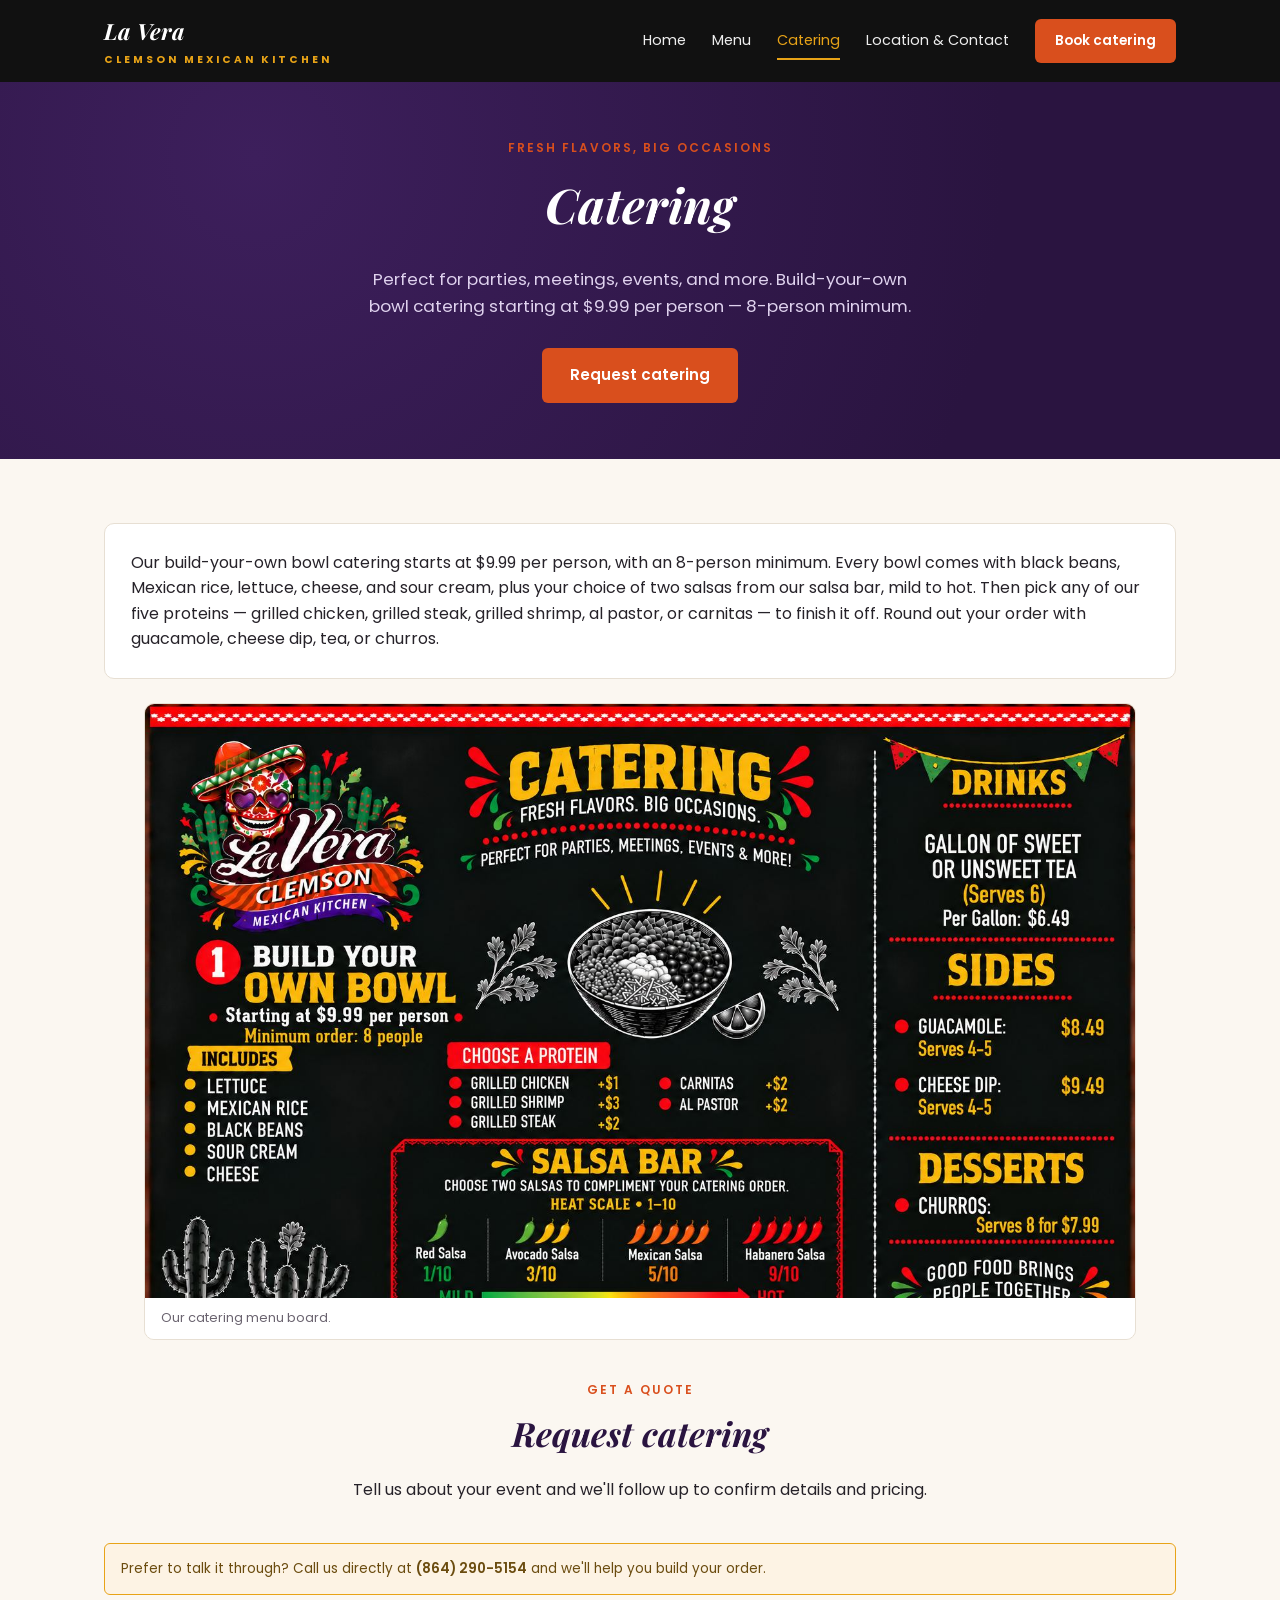
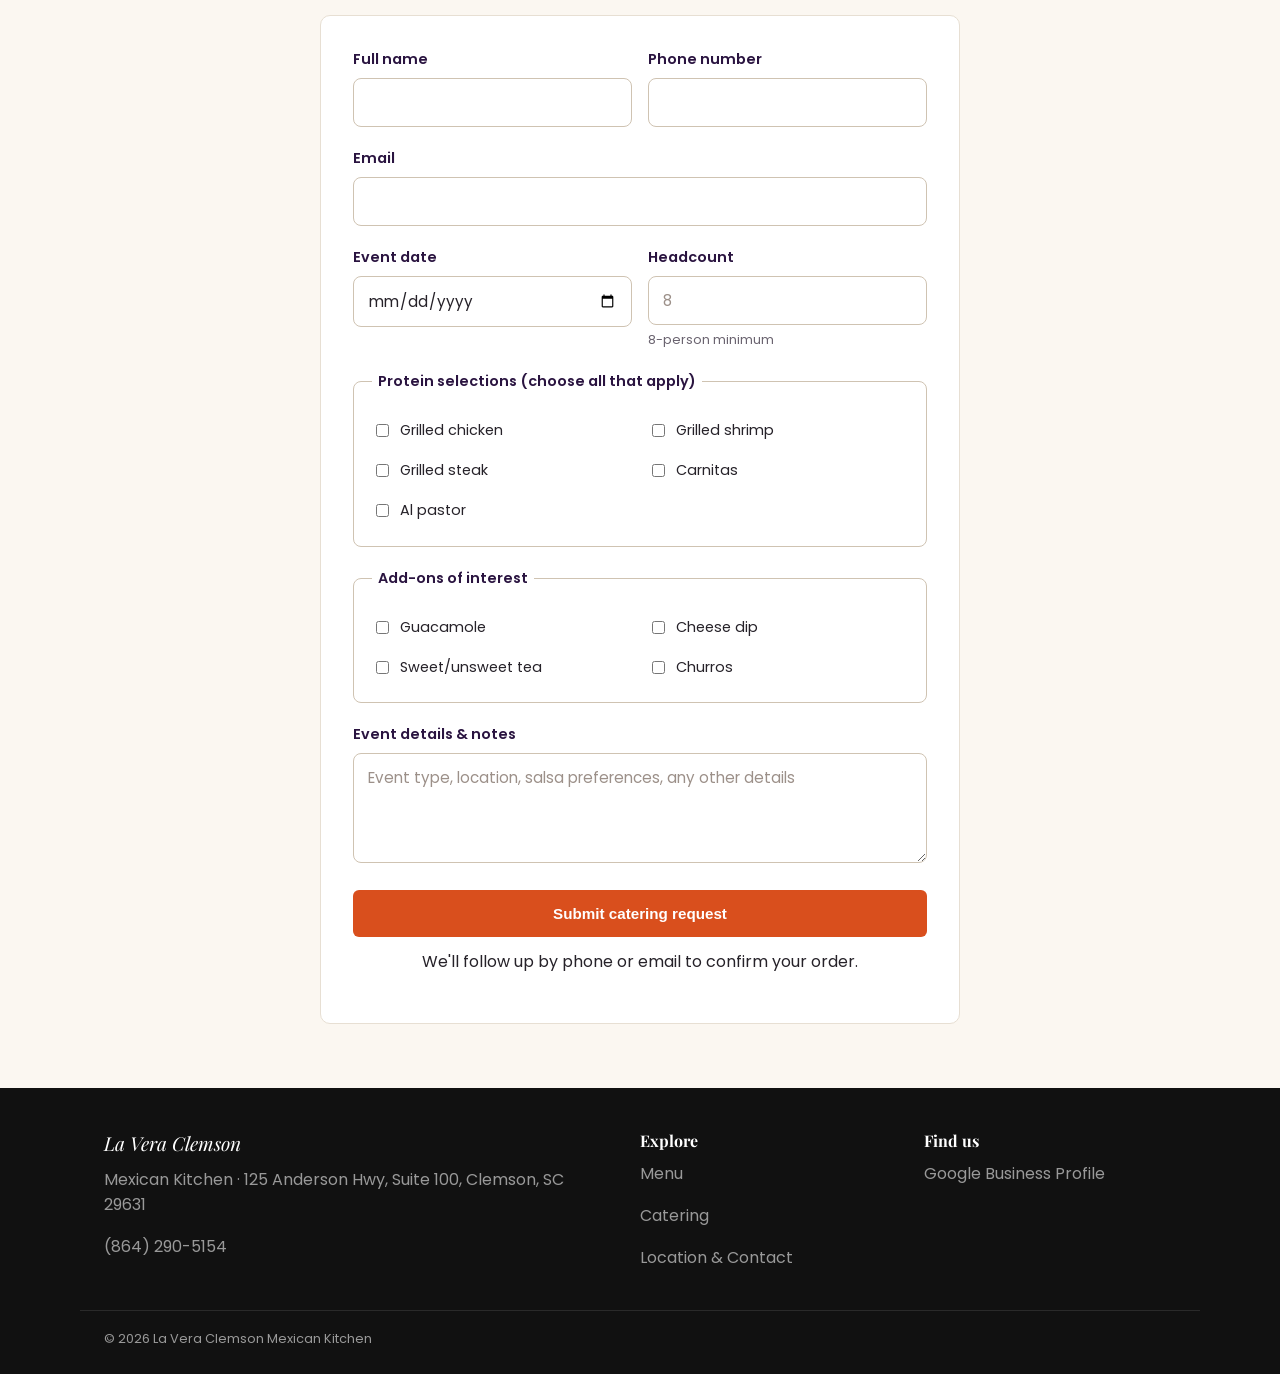
==== catering.html @ 0ebf130f "Update catering.html" ====
<!DOCTYPE html>
<html lang="en">
<head>
<meta charset="UTF-8">
<meta name="viewport" content="width=device-width, initial-scale=1.0">
<title>Catering in Clemson, SC | La Vera Clemson Mexican Kitchen</title>
<meta name="description" content="Book Mexican catering in Clemson, SC. Build-your-own bowl catering from $9.99 per person, 8-person minimum. Perfect for parties, meetings, and events. Request a quote online.">
<link rel="canonical" href="https://www.lavaraclemson.com/catering.html">
<meta name="robots" content="index, follow">

<link rel="preconnect" href="https://fonts.googleapis.com">
<link rel="preconnect" href="https://fonts.gstatic.com" crossorigin>
<link href="https://fonts.googleapis.com/css2?family=Playfair+Display:ital,wght@0,700;1,700&family=Poppins:wght@400;500;600;700&display=swap" rel="stylesheet">
<link rel="stylesheet" href="styles.css">

<script type="application/ld+json">
{
  "@context": "https://schema.org",
  "@type": "Service",
  "serviceType": "Catering",
  "provider": {
    "@type": "MexicanRestaurant",
    "name": "La Vera Clemson Mexican Kitchen",
    "telephone": "+1-864-290-5154",
    "address": {
      "@type": "PostalAddress",
      "streetAddress": "125 Anderson Hwy, Suite 100",
      "addressLocality": "Clemson",
      "addressRegion": "SC",
      "postalCode": "29631",
      "addressCountry": "US"
    }
  },
  "areaServed": "Clemson, SC",
  "offers": {
    "@type": "Offer",
    "price": "9.99",
    "priceCurrency": "USD",
    "description": "Build-your-own bowl catering, per person, 8-person minimum"
  }
}
</script>
</head>
<body>
<a class="skip-link" href="#main">Skip to content</a>

<header class="site-header">
  <div class="container nav-wrap">
    <a href="index.html" class="wordmark">La Vera<span>CLEMSON MEXICAN KITCHEN</span></a>
    <button class="nav-toggle" id="navToggle" aria-expanded="false" aria-controls="mainNav">Menu</button>
    <nav class="main-nav" id="mainNav" aria-label="Primary">
      <a href="index.html">Home</a>
      <a href="menu.html">Menu</a>
      <a href="catering.html" aria-current="page">Catering</a>
      <a href="location.html">Location &amp; Contact</a>
      <a class="btn btn-primary" href="#request-form">Book catering</a>
    </nav>
  </div>
</header>

<main id="main">

  <section class="hero" style="padding:56px 0;">
    <div class="container">
      <span class="eyebrow">Fresh flavors, big occasions</span>
      <h1>Catering</h1>
      <p class="lede">Perfect for parties, meetings, events, and more. Build-your-own bowl catering starting at $9.99 per person &mdash; 8-person minimum.</p>
      <div class="btn-row"><a class="btn btn-primary" href="#request-form">Request catering</a></div>
    </div>
  </section>

  <section>
    <div class="container">

      <div class="menu-item">
        <p style="margin-bottom:0;">Our build-your-own bowl catering starts at $9.99 per person, with an 8-person minimum. Every bowl comes with black beans, Mexican rice, lettuce, cheese, and sour cream, plus your choice of two salsas from our salsa bar, mild to hot. Then pick any of our five proteins &mdash; grilled chicken, grilled steak, grilled shrimp, al pastor, or carnitas &mdash; to finish it off. Round out your order with guacamole, cheese dip, tea, or churros.</p>
      </div>

      <figure class="menu-board-image">
        <img src="catering-menu-board.jpg" alt="La Vera Clemson catering menu board showing build your own bowl pricing, protein choices, salsa bar heat scale, drinks, sides, and churros" width="1536" height="1024">
        <figcaption>Our catering menu board.</figcaption>
      </figure>

      <div id="request-form" class="section-head">
        <span class="eyebrow">Get a quote</span>
        <h2>Request catering</h2>
        <p>Tell us about your event and we'll follow up to confirm details and pricing.</p>
      </div>

      <div class="form-note">
        Prefer to talk it through? Call us directly at <a href="tel:+18642905154" style="color:#6b4c0f; font-weight:600;">(864) 290-5154</a> and we'll help you build your order.
      </div>

      <form class="catering-form" action="https://formspree.io/f/YOUR_FORM_ID" method="POST" id="cateringForm">
        <div class="form-two">
          <div class="form-row">
            <label for="name">Full name</label>
            <input type="text" id="name" name="name" required>
          </div>
          <div class="form-row">
            <label for="phone">Phone number</label>
            <input type="tel" id="phone" name="phone" required>
          </div>
        </div>

        <div class="form-row">
          <label for="email">Email</label>
          <input type="email" id="email" name="email" required>
        </div>

        <div class="form-two">
          <div class="form-row">
            <label for="date">Event date</label>
            <input type="date" id="date" name="event_date" required>
          </div>
          <div class="form-row">
            <label for="headcount">Headcount</label>
            <input type="number" id="headcount" name="headcount" min="8" placeholder="8" required>
            <div class="hint">8-person minimum</div>
          </div>
        </div>

        <div class="form-row">
          <fieldset>
            <legend>Protein selections (choose all that apply)</legend>
            <div class="checkbox-grid">
              <label><input type="checkbox" name="protein" value="Grilled chicken"> Grilled chicken</label>
              <label><input type="checkbox" name="protein" value="Grilled shrimp"> Grilled shrimp</label>
              <label><input type="checkbox" name="protein" value="Grilled steak"> Grilled steak</label>
              <label><input type="checkbox" name="protein" value="Carnitas"> Carnitas</label>
              <label><input type="checkbox" name="protein" value="Al pastor"> Al pastor</label>
            </div>
          </fieldset>
        </div>

        <div class="form-row">
          <fieldset>
            <legend>Add-ons of interest</legend>
            <div class="checkbox-grid">
              <label><input type="checkbox" name="addons" value="Guacamole"> Guacamole</label>
              <label><input type="checkbox" name="addons" value="Cheese dip"> Cheese dip</label>
              <label><input type="checkbox" name="addons" value="Tea"> Sweet/unsweet tea</label>
              <label><input type="checkbox" name="addons" value="Churros"> Churros</label>
            </div>
          </fieldset>
        </div>

        <div class="form-row">
          <label for="notes">Event details &amp; notes</label>
          <textarea id="notes" name="notes" placeholder="Event type, location, salsa preferences, any other details"></textarea>
        </div>

        <div id="formError" class="hint" style="color:#a32d2d; display:none; margin-bottom:14px;"></div>

        <button type="submit" class="btn btn-primary" style="width:100%;">Submit catering request</button>
        <p class="hint" style="text-align:center; margin-top:12px;">We'll follow up by phone or email to confirm your order.</p>
      </form>

    </div>
  </section>

</main>

<footer>
  <div class="container footer-grid">
    <div>
      <div class="foot-logo">La Vera Clemson</div>
      <p>Mexican Kitchen &middot; 125 Anderson Hwy, Suite 100, Clemson, SC 29631</p>
      <p><a href="tel:+18642905154">(864) 290-5154</a></p>
    </div>
    <div>
      <h3>Explore</h3>
      <p><a href="menu.html">Menu</a></p>
      <p><a href="catering.html">Catering</a></p>
      <p><a href="location.html">Location &amp; Contact</a></p>
    </div>
    <div>
      <h3>Find us</h3>
      <p><a href="https://share.google/tISSdqQmZ6FzlgtJo" target="_blank" rel="noopener">Google Business Profile</a></p>
    </div>
  </div>
  <div class="container foot-bottom">
    <span>&copy; <span id="year"></span> La Vera Clemson Mexican Kitchen</span>
  </div>
</footer>

<script src="script.js"></script>
</body>
</html>
---- styles.css ----
/* ==========================================================================
   La Vera Clemson — Mexican Kitchen
   Design tokens pulled from logo + in-house/catering menu boards
   ========================================================================== */

:root {
  --color-primary: #2A1440;      /* deep purple — logo wordmark */
  --color-primary-light: #3D1F5C;
  --color-secondary: #D94F1D;    /* tiger orange — banner / CTAs */
  --color-accent: #E8A317;       /* gold — headline accents */
  --color-dark: #111111;         /* chalkboard black */
  --color-dark-2: #1c1c1c;
  --color-cream: #FBF7F1;        /* page background */
  --color-white: #ffffff;
  --color-text: #262229;
  --color-text-muted: #6b6470;
  --color-border: #e7dfd3;

  --font-heading: 'Playfair Display', Georgia, serif;
  --font-body: 'Poppins', -apple-system, Segoe UI, sans-serif;

  --radius: 10px;
  --max-width: 1120px;
}

* { box-sizing: border-box; }

html { scroll-behavior: smooth; }

body {
  margin: 0;
  font-family: var(--font-body);
  color: var(--color-text);
  background: var(--color-cream);
  line-height: 1.6;
}

img { max-width: 100%; display: block; }

a { color: inherit; text-decoration: none; }

.container {
  max-width: var(--max-width);
  margin: 0 auto;
  padding: 0 24px;
}

h1, h2, h3 {
  font-family: var(--font-heading);
  font-style: italic;
  font-weight: 700;
  color: var(--color-primary);
  margin: 0 0 0.5em;
}

h1 { font-size: clamp(2rem, 5vw, 3rem); }
h2 { font-size: clamp(1.5rem, 3.5vw, 2.1rem); }
h3 { font-size: 1.2rem; font-style: normal; }

p { margin: 0 0 1em; }

.eyebrow {
  font-family: var(--font-body);
  font-style: normal;
  font-size: 0.75rem;
  letter-spacing: 2px;
  text-transform: uppercase;
  color: var(--color-secondary);
  font-weight: 600;
  margin-bottom: 8px;
  display: block;
}

.btn {
  display: inline-block;
  padding: 13px 26px;
  border-radius: 6px;
  font-weight: 600;
  font-size: 0.95rem;
  border: 2px solid transparent;
  cursor: pointer;
  transition: transform 0.15s ease, opacity 0.15s ease;
}
.btn:hover { transform: translateY(-1px); opacity: 0.92; }

.btn-primary { background: var(--color-secondary); color: #fff; }
.btn-outline { background: transparent; border-color: var(--color-accent); color: var(--color-accent); }
.btn-outline-dark { background: transparent; border-color: var(--color-primary); color: var(--color-primary); }

.btn-row { display: flex; gap: 14px; flex-wrap: wrap; }

/* ---------- Header / Nav ---------- */
.site-header {
  background: var(--color-dark);
  padding: 14px 0;
  position: sticky;
  top: 0;
  z-index: 50;
}
.nav-wrap {
  display: flex;
  align-items: center;
  justify-content: space-between;
  gap: 16px;
}
.wordmark {
  font-family: var(--font-heading);
  font-style: italic;
  font-weight: 700;
  font-size: 1.4rem;
  color: #fff;
}
.wordmark span {
  display: block;
  font-family: var(--font-body);
  font-style: normal;
  font-size: 0.65rem;
  letter-spacing: 3px;
  color: var(--color-accent);
  margin-top: 2px;
}
.main-nav {
  display: flex;
  align-items: center;
  gap: 26px;
  font-size: 0.9rem;
  color: #eee;
}
.main-nav a { padding: 6px 0; border-bottom: 2px solid transparent; }
.main-nav a:hover, .main-nav a[aria-current="page"] { border-color: var(--color-accent); color: var(--color-accent); }
.main-nav .btn { padding: 9px 18px; font-size: 0.85rem; }
.nav-toggle { display: none; }

@media (max-width: 760px) {
  .main-nav { display: none; }
  .nav-toggle {
    display: inline-flex;
    background: none; border: 1px solid #444; color: #fff;
    border-radius: 6px; padding: 8px 12px; font-size: 0.85rem;
  }
  .main-nav.open {
    display: flex; flex-direction: column; align-items: flex-start; gap: 14px;
    position: absolute; top: 62px; left: 0; right: 0; background: var(--color-dark);
    padding: 20px 24px; border-top: 1px solid #333;
  }
}

/* ---------- Hero ---------- */
.hero {
  background: var(--color-primary);
  background: radial-gradient(circle at 20% 20%, var(--color-primary-light), var(--color-primary) 70%);
  color: #fff;
  padding: 80px 0 70px;
  text-align: center;
}
.hero h1 { color: #fff; }
.hero .lede { max-width: 560px; margin: 0 auto 28px; color: #dfd2ee; font-size: 1.05rem; }
.hero .btn-row { justify-content: center; }

/* ---------- Sections ---------- */
section { padding: 64px 0; }
.section-head { text-align: center; max-width: 640px; margin: 0 auto 40px; }
.section-dark { background: var(--color-dark); color: #eee; }
.section-dark h2 { color: var(--color-accent); }
.section-dark p { color: #bdb6b0; }

.tag-cards {
  display: grid;
  grid-template-columns: repeat(3, 1fr);
  gap: 20px;
}
@media (max-width: 760px) { .tag-cards { grid-template-columns: 1fr; } }

.tag-card {
  background: var(--color-dark-2);
  border: 1px solid #3a2a12;
  border-radius: var(--radius);
  padding: 26px 22px;
  text-align: center;
}
.tag-card h3 { color: #fff; }
.tag-card .price { color: var(--color-accent); font-weight: 600; margin-top: 6px; }
.tag-card p { color: #bdb6b0; font-size: 0.9rem; }

.cta-band {
  background: var(--color-secondary);
  color: #fff;
  text-align: center;
  padding: 56px 24px;
}
.cta-band h2 { color: #fff; }
.cta-band p { max-width: 560px; margin: 0 auto 22px; color: #fde6d9; }
.cta-band .btn-row { justify-content: center; }
.cta-band .btn-primary { background: var(--color-primary); }

.info-grid {
  display: grid;
  grid-template-columns: 1fr 1fr;
  gap: 32px;
}
@media (max-width: 760px) { .info-grid { grid-template-columns: 1fr; } }

.info-card h3 { color: var(--color-primary); margin-bottom: 10px; }
.info-card p { color: var(--color-text-muted); }

/* ---------- Menu tables ---------- */
.menu-item {
  border: 1px solid var(--color-border);
  border-radius: var(--radius);
  padding: 26px;
  margin-bottom: 24px;
  background: var(--color-white);
}
.menu-item-head {
  display: flex;
  justify-content: space-between;
  align-items: baseline;
  flex-wrap: wrap;
  gap: 8px;
  border-bottom: 2px solid var(--color-accent);
  padding-bottom: 10px;
  margin-bottom: 14px;
}
.menu-item-head h3 { margin: 0; }
.menu-item-head .price { font-weight: 700; color: var(--color-secondary); font-size: 1.05rem; }

.menu-cols { display: grid; grid-template-columns: 1fr 1fr; gap: 24px; }
@media (max-width: 600px) { .menu-cols { grid-template-columns: 1fr; } }

.menu-cols h4 {
  font-size: 0.8rem; text-transform: uppercase; letter-spacing: 1px;
  color: var(--color-text-muted); margin-bottom: 8px;
}
.menu-cols ul { margin: 0; padding-left: 18px; }
.menu-cols li { margin-bottom: 4px; }

table.price-table { width: 100%; border-collapse: collapse; margin-bottom: 8px; }
table.price-table th, table.price-table td {
  text-align: left; padding: 8px 10px; border-bottom: 1px solid var(--color-border); font-size: 0.95rem;
}
table.price-table th { color: var(--color-text-muted); font-weight: 600; font-size: 0.78rem; text-transform: uppercase; letter-spacing: 0.5px; }

.salsa-scale {
  display: flex; justify-content: space-between; flex-wrap: wrap; gap: 12px; margin-top: 10px;
}
.salsa-scale .salsa { text-align: center; flex: 1; min-width: 110px; }
.salsa-scale .heat { font-weight: 700; color: var(--color-secondary); font-size: 0.85rem; }

.menu-board-image {
  border-radius: var(--radius);
  border: 1px solid var(--color-border);
  overflow: hidden;
  margin-bottom: 40px;
}
.menu-board-image img {
  aspect-ratio: 1536 / 922;
  width: 100%;
  height: auto;
  object-fit: cover;
  object-position: top center;
}
.menu-board-image figcaption {
  font-size: 0.8rem; color: var(--color-text-muted); padding: 10px 16px; background: var(--color-white);
}

/* ---------- Catering form ---------- */
.catering-form {
  background: var(--color-white);
  border: 1px solid var(--color-border);
  border-radius: var(--radius);
  padding: 32px;
  max-width: 640px;
  margin: 0 auto;
}
.form-row { margin-bottom: 20px; }
.form-row label { display: block; font-weight: 600; font-size: 0.9rem; margin-bottom: 7px; color: var(--color-primary); }
.form-row .hint { font-size: 0.8rem; color: var(--color-text-muted); margin-top: 5px; }
.form-two { display: grid; grid-template-columns: 1fr 1fr; gap: 16px; }
@media (max-width: 600px) { .form-two { grid-template-columns: 1fr; } }

input[type="text"], input[type="email"], input[type="tel"], input[type="date"], input[type="number"], select, textarea {
  width: 100%;
  padding: 12px 14px;
  border: 1.5px solid #cfc3b2;
  border-radius: 8px;
  font-family: var(--font-body);
  font-size: 0.95rem;
  color: var(--color-text);
  background: var(--color-white);
  transition: border-color 0.15s ease, box-shadow 0.15s ease;
}
input::placeholder, textarea::placeholder { color: #9c9089; }
input[type="text"]:focus, input[type="email"]:focus, input[type="tel"]:focus,
input[type="date"]:focus, input[type="number"]:focus, select:focus, textarea:focus {
  outline: none;
  border-color: var(--color-secondary);
  box-shadow: 0 0 0 3px rgba(217, 79, 29, 0.15);
}
textarea { min-height: 110px; resize: vertical; }
fieldset { border: 1.5px solid #cfc3b2; border-radius: 8px; padding: 16px 18px; margin: 0; }
fieldset legend { font-weight: 600; font-size: 0.9rem; color: var(--color-primary); padding: 0 6px; }
.checkbox-grid { display: grid; grid-template-columns: 1fr 1fr; gap: 10px 16px; margin-top: 10px; }
.checkbox-grid label { display: flex; align-items: center; gap: 8px; font-weight: 400; font-size: 0.9rem; color: var(--color-text); }
.checkbox-grid input { width: auto; accent-color: var(--color-secondary); }

.form-note {
  background: #fdf3e4;
  border: 1px solid var(--color-accent);
  border-radius: 6px;
  padding: 14px 16px;
  font-size: 0.85rem;
  color: #6b4c0f;
  margin-bottom: 20px;
}

/* ---------- Map / location ---------- */
.map-frame {
  border-radius: var(--radius);
  overflow: hidden;
  border: 1px solid var(--color-border);
  aspect-ratio: 16 / 10;
}
.map-frame iframe { width: 100%; height: 100%; border: 0; }

.map-load-btn {
  width: 100%;
  height: 100%;
  display: flex;
  flex-direction: column;
  align-items: center;
  justify-content: center;
  gap: 6px;
  padding: 24px;
  background: radial-gradient(circle at 30% 25%, var(--color-primary-light), var(--color-primary) 75%);
  color: #fff;
  border: none;
  cursor: pointer;
  font-family: var(--font-body);
  text-align: center;
  transition: opacity 0.15s ease;
}
.map-load-btn:hover, .map-load-btn:focus-visible { opacity: 0.9; }
.map-load-icon { font-size: 2.2rem; line-height: 1; }
.map-load-text { font-weight: 600; font-size: 1rem; }
.map-load-sub { font-size: 0.8rem; color: #dfd2ee; }

.hours-table { width: 100%; border-collapse: collapse; }
.hours-table td { padding: 8px 0; border-bottom: 1px solid var(--color-border); }
.hours-table td:last-child { text-align: right; font-weight: 600; }

/* ---------- Footer ---------- */
footer {
  background: var(--color-dark);
  color: #999;
  padding: 40px 0 24px;
}
.footer-grid { display: grid; grid-template-columns: 2fr 1fr 1fr; gap: 32px; margin-bottom: 24px; }
@media (max-width: 700px) { .footer-grid { grid-template-columns: 1fr; } }
footer h3 { color: #fff; font-size: 1rem; }
footer a:hover { color: var(--color-accent); }
footer .foot-logo { font-family: var(--font-heading); font-style: italic; color: #fff; font-size: 1.2rem; margin-bottom: 8px; }
footer .foot-bottom {
  border-top: 1px solid #2a2a2a; padding-top: 18px; font-size: 0.8rem;
  display: flex; justify-content: space-between; flex-wrap: wrap; gap: 8px;
}

.skip-link {
  position: absolute; left: -999px; top: auto;
  background: var(--color-accent); color: #111; padding: 10px 16px; z-index: 100;
}
.skip-link:focus { left: 12px; top: 12px; }
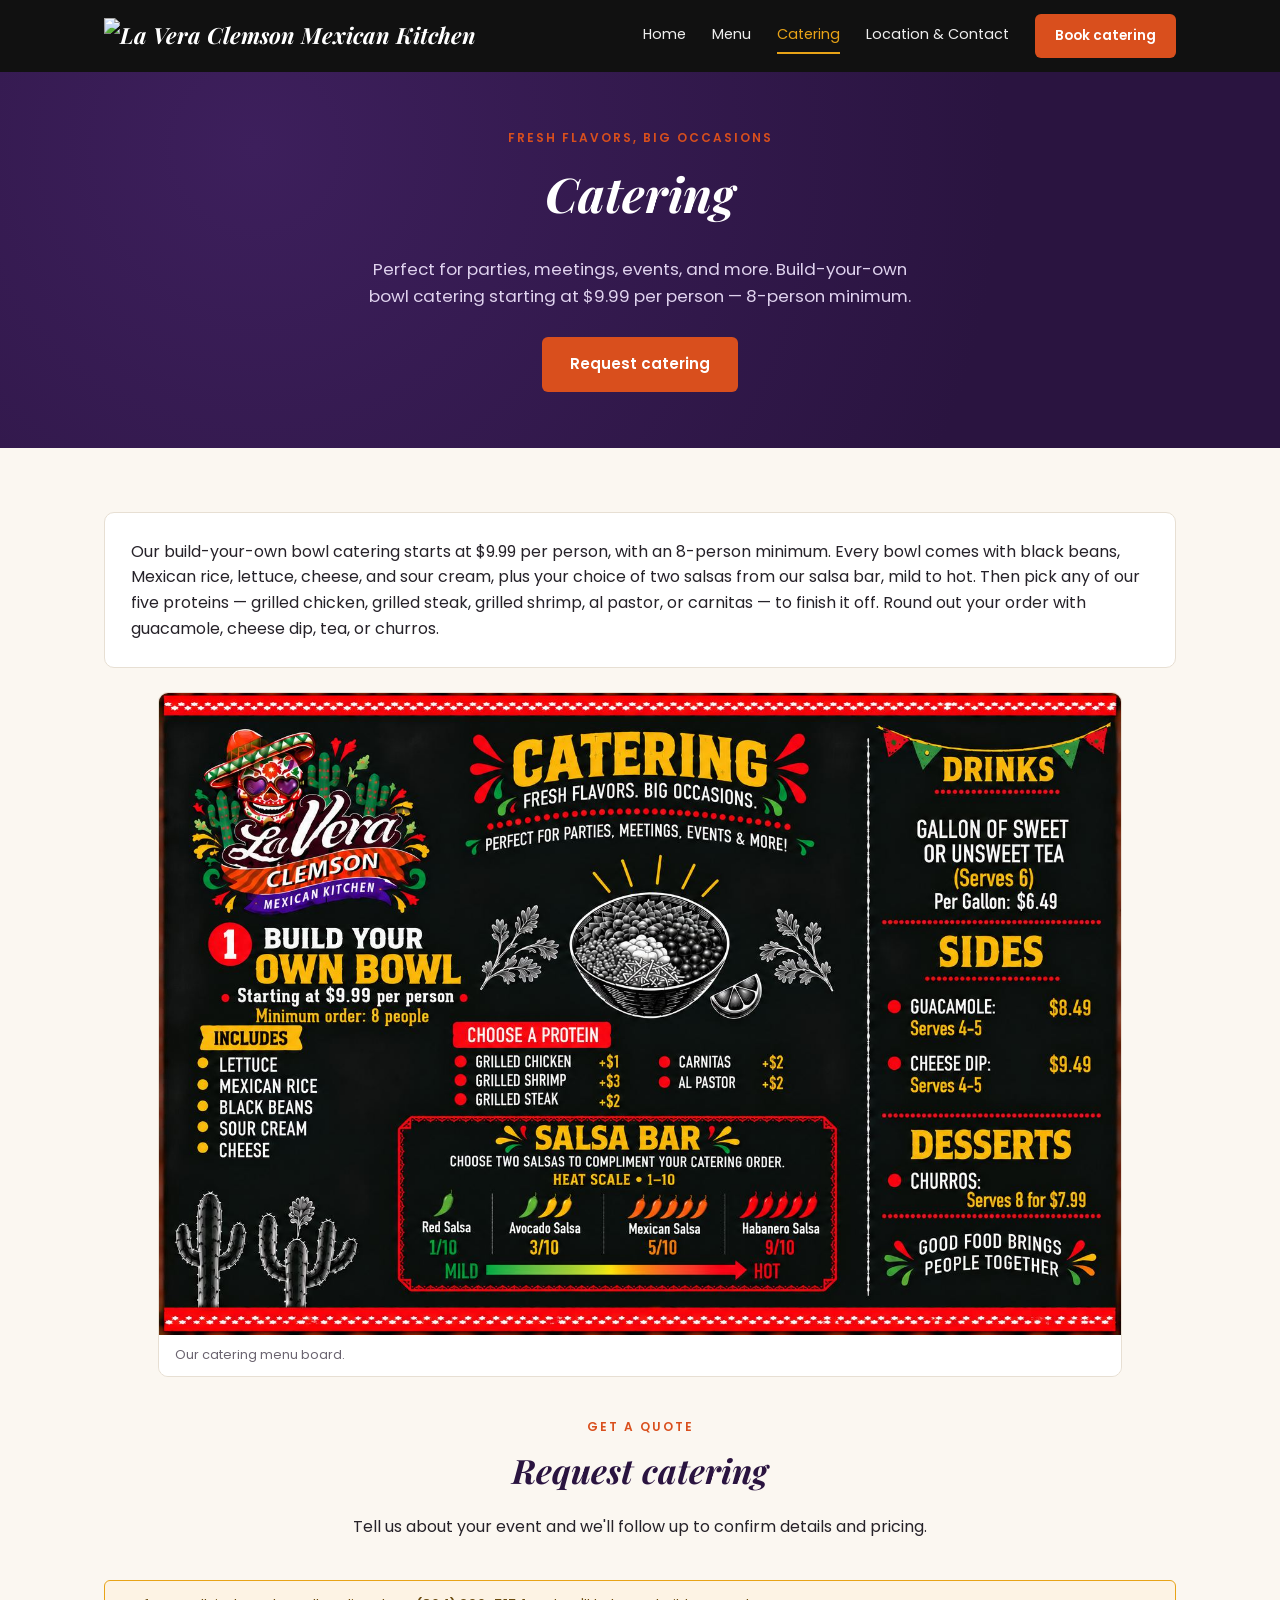
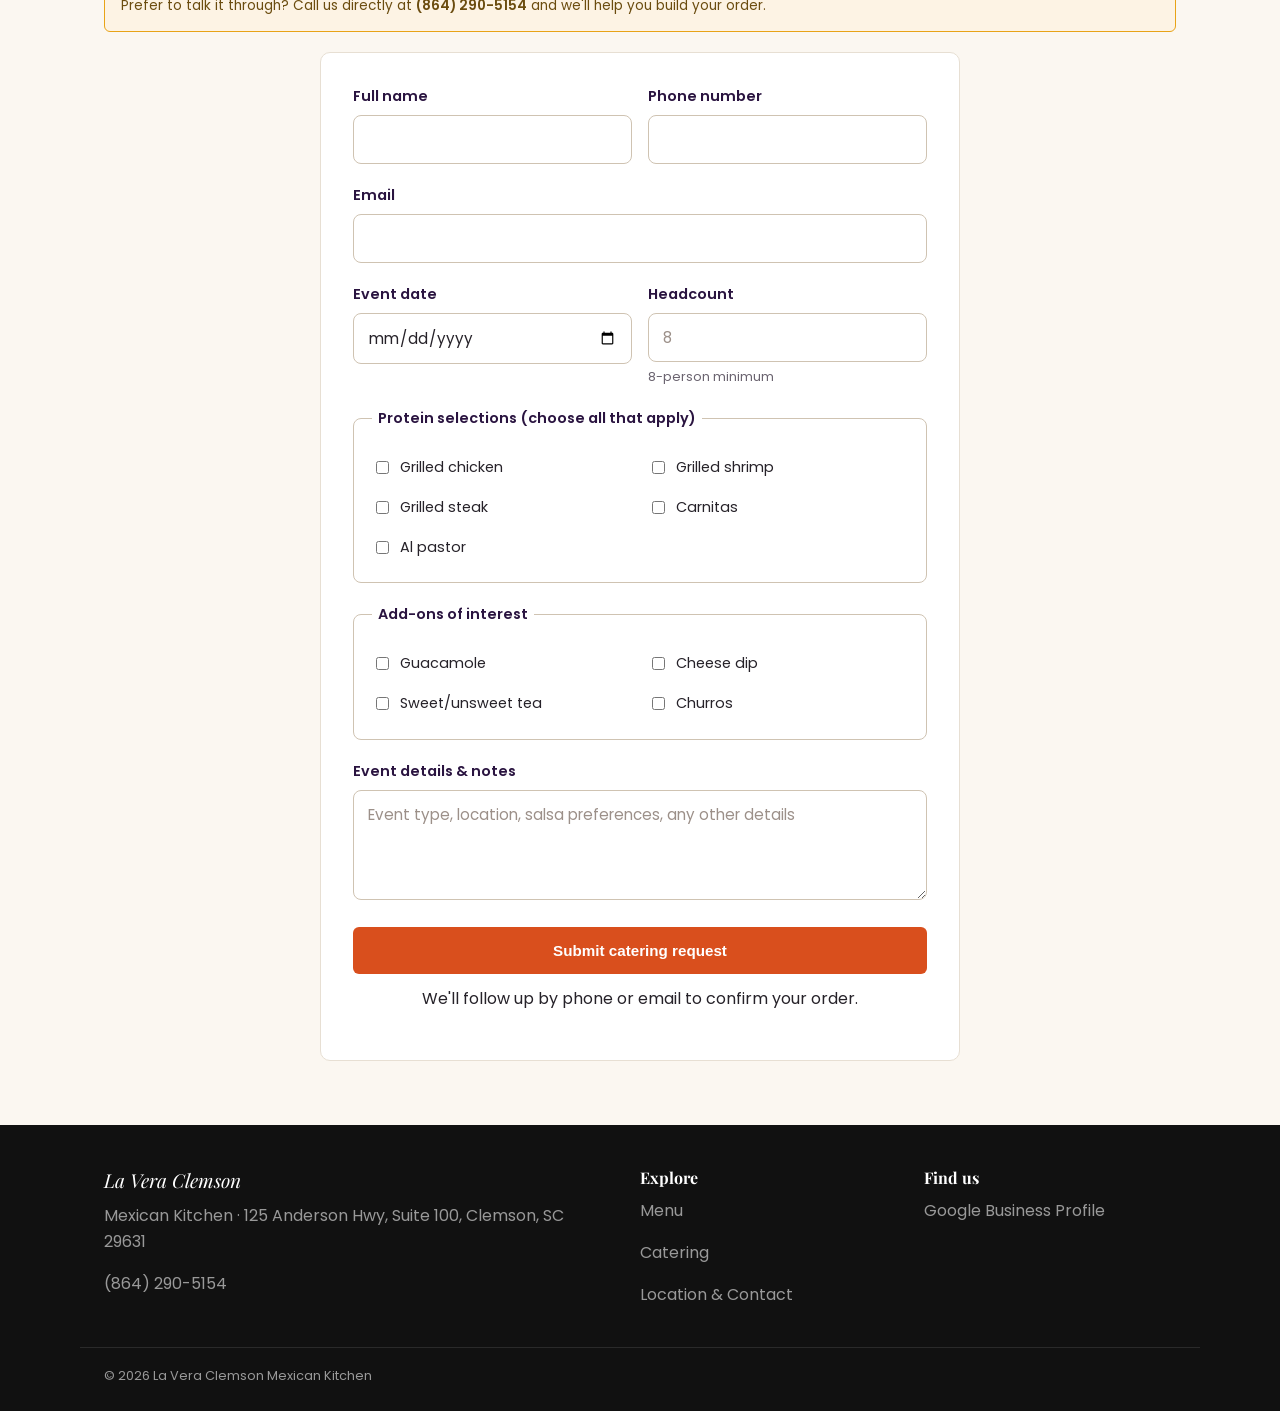
==== commit ad04ec8f: "Update catering.html" ====
--- a/catering.html
+++ b/catering.html
@@ -46,7 +46,7 @@
 
 <header class="site-header">
   <div class="container nav-wrap">
-    <a href="index.html" class="wordmark">La Vera<span>CLEMSON MEXICAN KITCHEN</span></a>
+    <a href="index.html" class="wordmark"><img src="header-logo.png" alt="La Vera Clemson Mexican Kitchen"></a>
     <button class="nav-toggle" id="navToggle" aria-expanded="false" aria-controls="mainNav">Menu</button>
     <nav class="main-nav" id="mainNav" aria-label="Primary">
       <a href="index.html">Home</a>
--- a/styles.css
+++ b/styles.css
@@ -251,13 +251,14 @@
   border: 1px solid var(--color-border);
   overflow: hidden;
   margin-bottom: 40px;
+  max-width: 90%;
+  margin-left: auto;
+  margin-right: auto;
 }
 .menu-board-image img {
-  aspect-ratio: 1536 / 922;
   width: 100%;
   height: auto;
-  object-fit: cover;
-  object-position: top center;
+  display: block;
 }
 .menu-board-image figcaption {
   font-size: 0.8rem; color: var(--color-text-muted); padding: 10px 16px; background: var(--color-white);
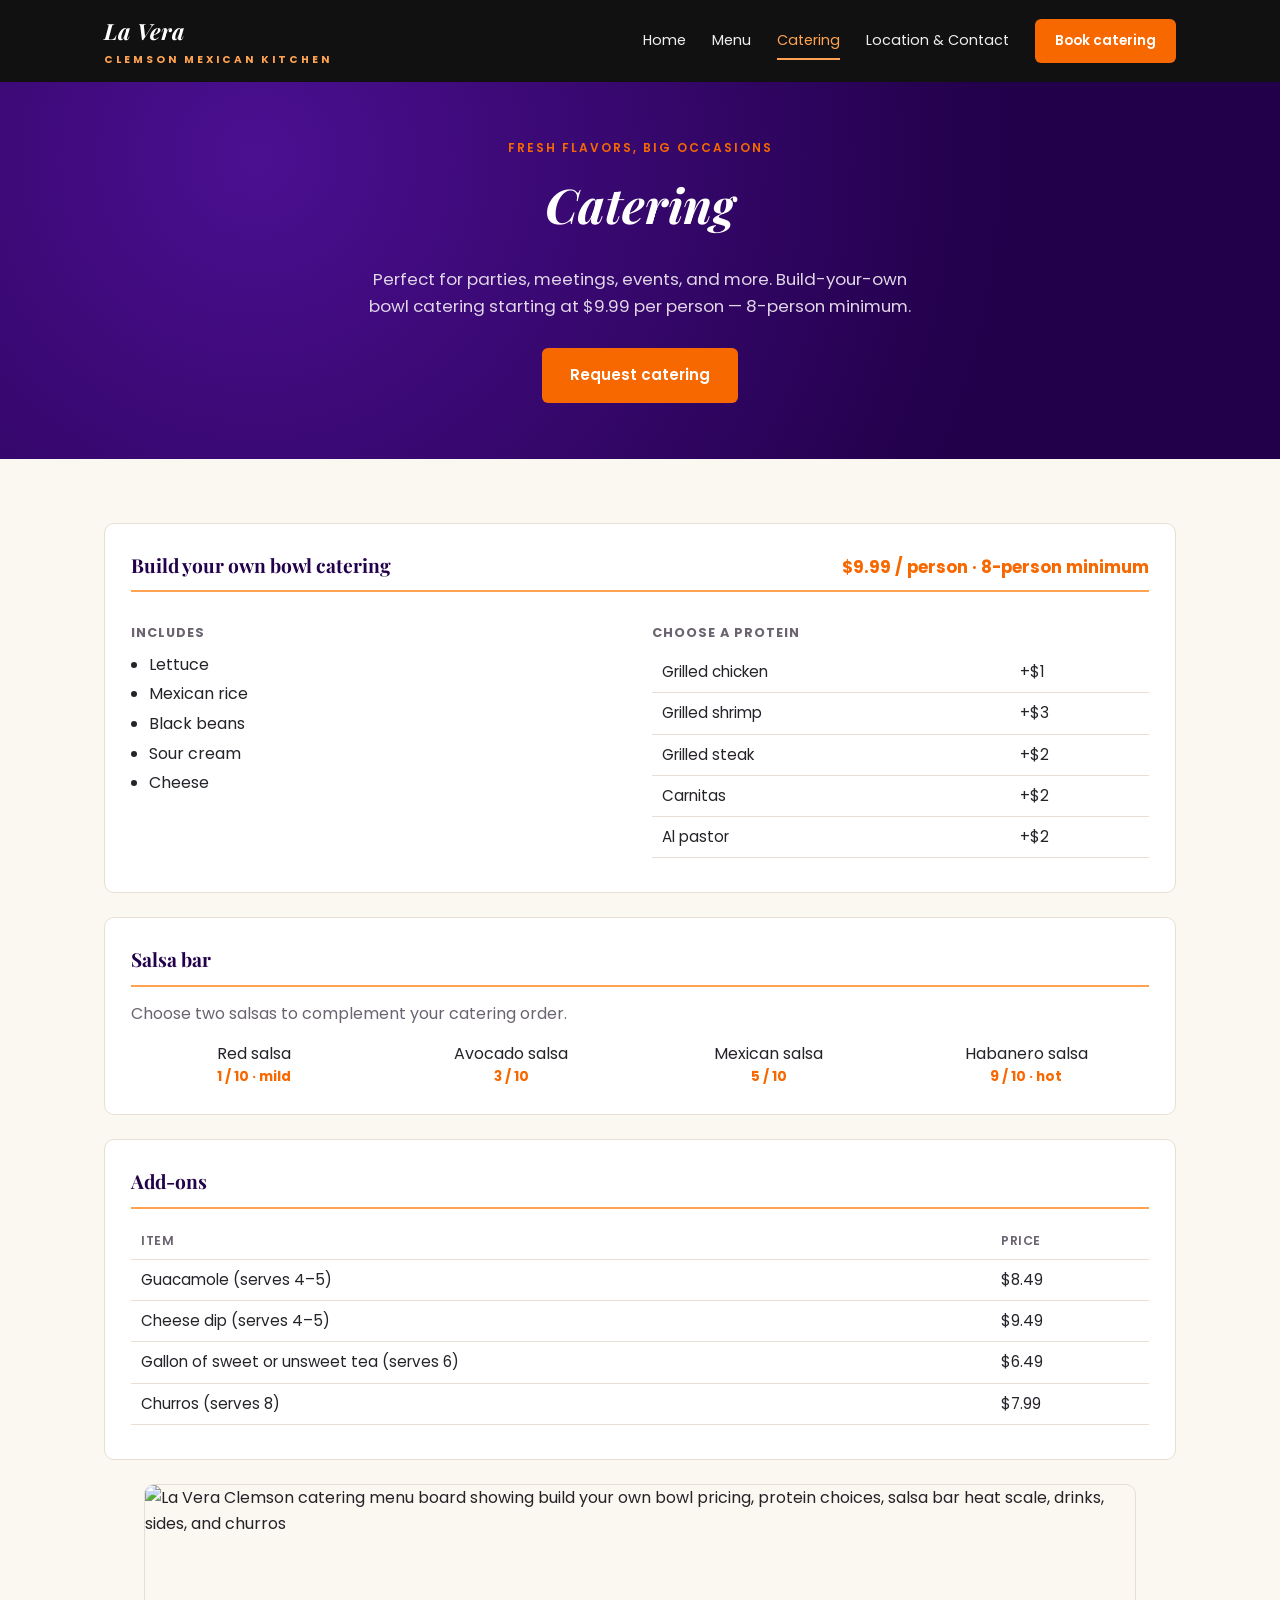
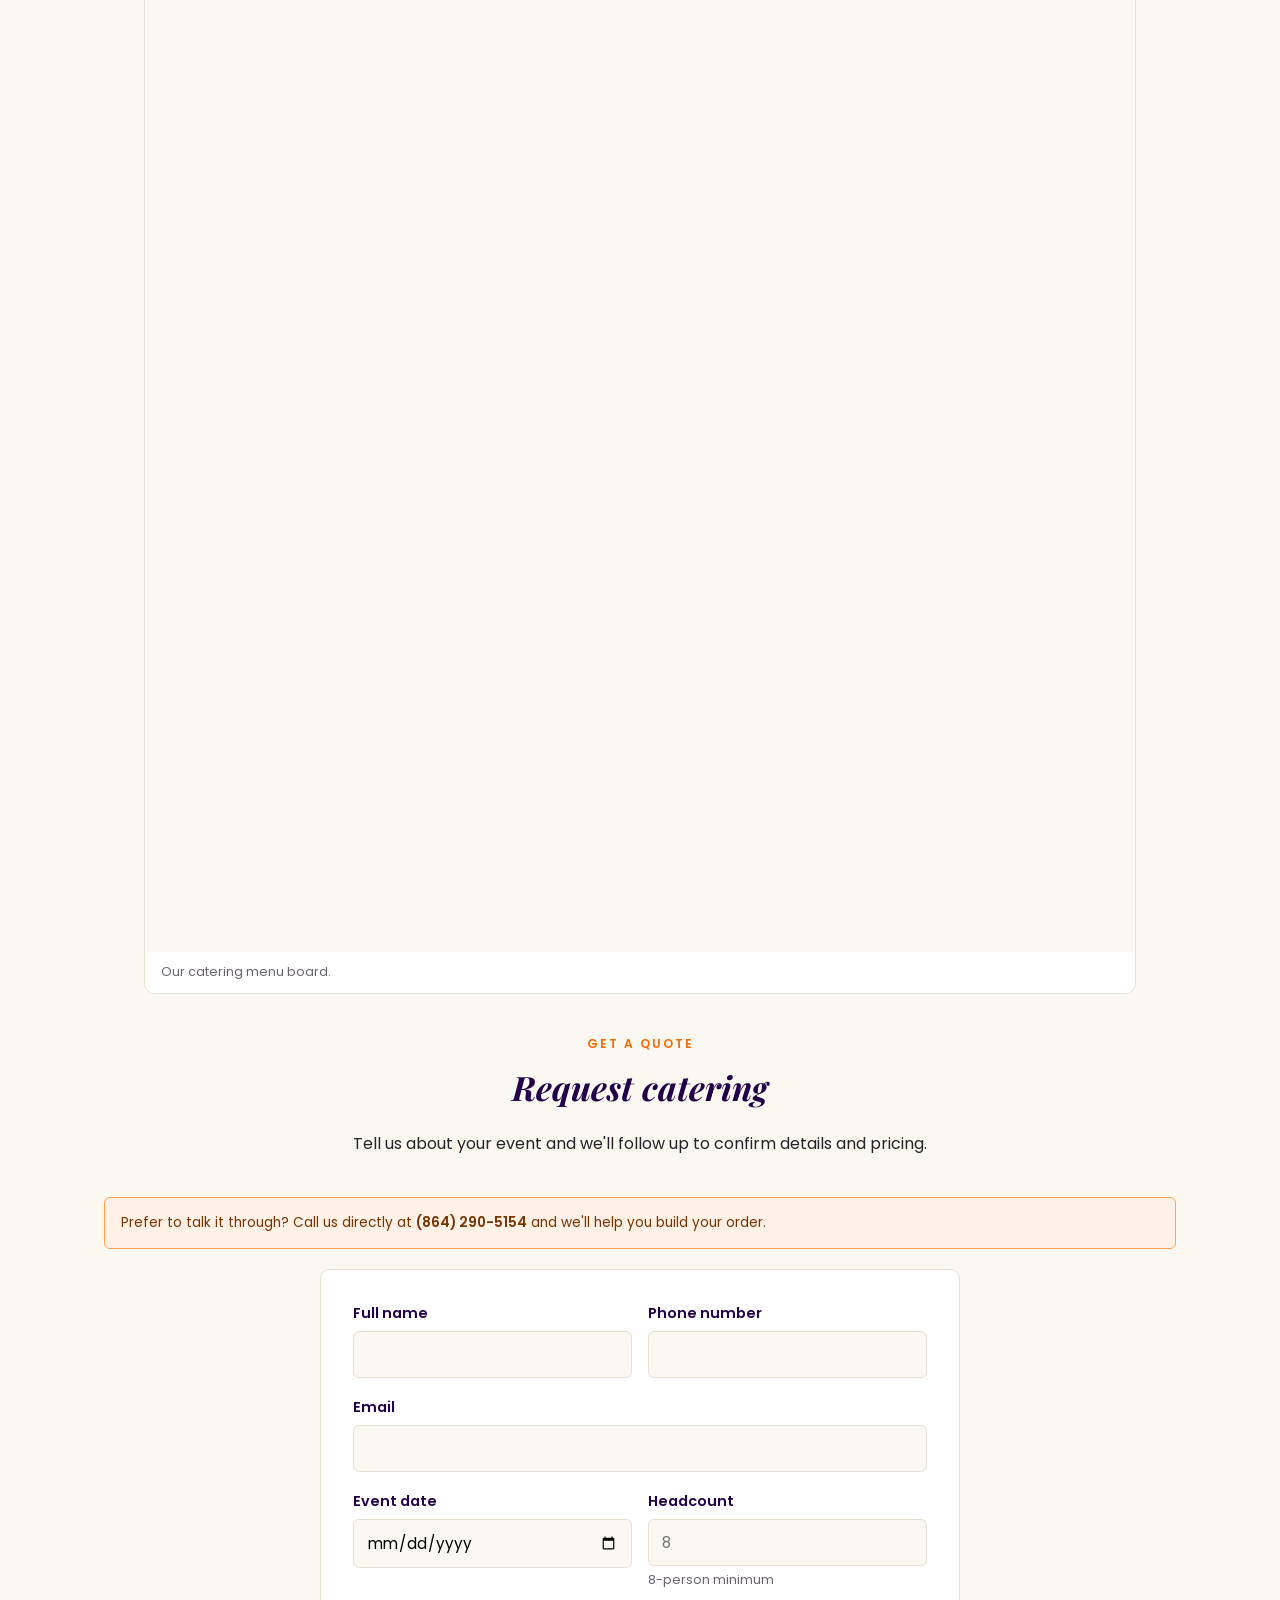
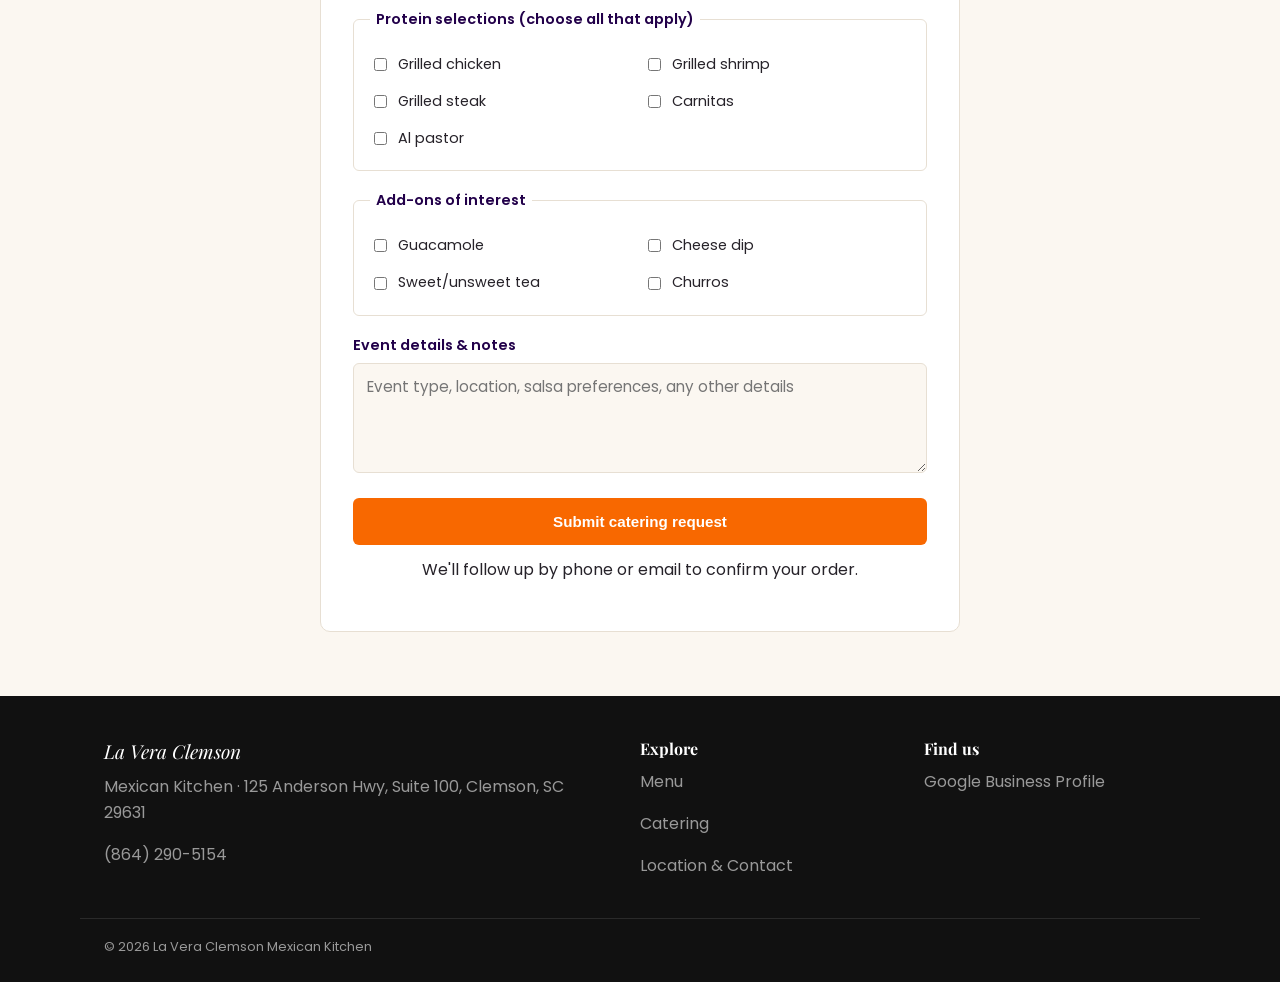
==== commit 97faca5f: "Update catering.html" ====
--- a/catering.html
+++ b/catering.html
@@ -46,7 +46,7 @@
 
 <header class="site-header">
   <div class="container nav-wrap">
-    <a href="index.html" class="wordmark"><img src="header-logo.png" alt="La Vera Clemson Mexican Kitchen"></a>
+    <a href="index.html" class="wordmark">La Vera<span>CLEMSON MEXICAN KITCHEN</span></a>
     <button class="nav-toggle" id="navToggle" aria-expanded="false" aria-controls="mainNav">Menu</button>
     <nav class="main-nav" id="mainNav" aria-label="Primary">
       <a href="index.html">Home</a>
@@ -73,11 +73,58 @@
     <div class="container">
 
       <div class="menu-item">
-        <p style="margin-bottom:0;">Our build-your-own bowl catering starts at $9.99 per person, with an 8-person minimum. Every bowl comes with black beans, Mexican rice, lettuce, cheese, and sour cream, plus your choice of two salsas from our salsa bar, mild to hot. Then pick any of our five proteins &mdash; grilled chicken, grilled steak, grilled shrimp, al pastor, or carnitas &mdash; to finish it off. Round out your order with guacamole, cheese dip, tea, or churros.</p>
+        <div class="menu-item-head">
+          <h3>Build your own bowl catering</h3>
+          <span class="price">$9.99 / person &middot; 8-person minimum</span>
+        </div>
+        <div class="menu-cols">
+          <div>
+            <h4>Includes</h4>
+            <ul>
+              <li>Lettuce</li>
+              <li>Mexican rice</li>
+              <li>Black beans</li>
+              <li>Sour cream</li>
+              <li>Cheese</li>
+            </ul>
+          </div>
+          <div>
+            <h4>Choose a protein</h4>
+            <table class="price-table">
+              <tr><td>Grilled chicken</td><td>+$1</td></tr>
+              <tr><td>Grilled shrimp</td><td>+$3</td></tr>
+              <tr><td>Grilled steak</td><td>+$2</td></tr>
+              <tr><td>Carnitas</td><td>+$2</td></tr>
+              <tr><td>Al pastor</td><td>+$2</td></tr>
+            </table>
+          </div>
+        </div>
+      </div>
+
+      <div class="menu-item">
+        <div class="menu-item-head"><h3>Salsa bar</h3></div>
+        <p style="color:var(--color-text-muted); margin-bottom:14px;">Choose two salsas to complement your catering order.</p>
+        <div class="salsa-scale">
+          <div class="salsa"><div>Red salsa</div><div class="heat">1 / 10 &middot; mild</div></div>
+          <div class="salsa"><div>Avocado salsa</div><div class="heat">3 / 10</div></div>
+          <div class="salsa"><div>Mexican salsa</div><div class="heat">5 / 10</div></div>
+          <div class="salsa"><div>Habanero salsa</div><div class="heat">9 / 10 &middot; hot</div></div>
+        </div>
+      </div>
+
+      <div class="menu-item">
+        <div class="menu-item-head"><h3>Add-ons</h3></div>
+        <table class="price-table">
+          <tr><th>Item</th><th>Price</th></tr>
+          <tr><td>Guacamole (serves 4&ndash;5)</td><td>$8.49</td></tr>
+          <tr><td>Cheese dip (serves 4&ndash;5)</td><td>$9.49</td></tr>
+          <tr><td>Gallon of sweet or unsweet tea (serves 6)</td><td>$6.49</td></tr>
+          <tr><td>Churros (serves 8)</td><td>$7.99</td></tr>
+        </table>
       </div>
 
       <figure class="menu-board-image">
-        <img src="catering-menu-board.jpg" alt="La Vera Clemson catering menu board showing build your own bowl pricing, protein choices, salsa bar heat scale, drinks, sides, and churros" width="1536" height="1024">
+        <img src="images/catering-menu-board.jpg" alt="La Vera Clemson catering menu board showing build your own bowl pricing, protein choices, salsa bar heat scale, drinks, sides, and churros" loading="lazy" width="1600" height="1067">
         <figcaption>Our catering menu board.</figcaption>
       </figure>
 
@@ -88,7 +135,7 @@
       </div>
 
       <div class="form-note">
-        Prefer to talk it through? Call us directly at <a href="tel:+18642905154" style="color:#6b4c0f; font-weight:600;">(864) 290-5154</a> and we'll help you build your order.
+        Prefer to talk it through? Call us directly at <a href="tel:+18642905154" style="color:#7A3200; font-weight:600;">(864) 290-5154</a> and we'll help you build your order.
       </div>
 
       <form class="catering-form" action="https://formspree.io/f/YOUR_FORM_ID" method="POST" id="cateringForm">
--- a/styles.css
+++ b/styles.css
@@ -4,10 +4,11 @@
    ========================================================================== */
 
 :root {
-  --color-primary: #2A1440;      /* deep purple — logo wordmark */
-  --color-primary-light: #3D1F5C;
-  --color-secondary: #D94F1D;    /* tiger orange — banner / CTAs */
-  --color-accent: #E8A317;       /* gold — headline accents */
+  --color-primary: #22004A;       /* deep violet-purple — logo wordmark */
+  --color-primary-light: #4B0F91; /* brighter violet — logo gradient highlight, hero glow, hover */
+  --color-secondary: #F86800;     /* vivid orange — logo banner / CTAs */
+  --color-secondary-dark: #C55300;/* deep burnt orange — logo banner shadow, hover, gradients */
+  --color-secondary-light: #FFA352; /* soft peach-orange — headline accents, borders, highlights */
   --color-dark: #111111;         /* chalkboard black */
   --color-dark-2: #1c1c1c;
   --color-cream: #FBF7F1;        /* page background */
@@ -84,7 +85,7 @@
 .btn:hover { transform: translateY(-1px); opacity: 0.92; }
 
 .btn-primary { background: var(--color-secondary); color: #fff; }
-.btn-outline { background: transparent; border-color: var(--color-accent); color: var(--color-accent); }
+.btn-outline { background: transparent; border-color: var(--color-secondary-light); color: var(--color-secondary-light); }
 .btn-outline-dark { background: transparent; border-color: var(--color-primary); color: var(--color-primary); }
 
 .btn-row { display: flex; gap: 14px; flex-wrap: wrap; }
@@ -116,7 +117,7 @@
   font-style: normal;
   font-size: 0.65rem;
   letter-spacing: 3px;
-  color: var(--color-accent);
+  color: var(--color-secondary-light);
   margin-top: 2px;
 }
 .main-nav {
@@ -127,7 +128,7 @@
   color: #eee;
 }
 .main-nav a { padding: 6px 0; border-bottom: 2px solid transparent; }
-.main-nav a:hover, .main-nav a[aria-current="page"] { border-color: var(--color-accent); color: var(--color-accent); }
+.main-nav a:hover, .main-nav a[aria-current="page"] { border-color: var(--color-secondary-light); color: var(--color-secondary-light); }
 .main-nav .btn { padding: 9px 18px; font-size: 0.85rem; }
 .nav-toggle { display: none; }
 
@@ -154,14 +155,14 @@
   text-align: center;
 }
 .hero h1 { color: #fff; }
-.hero .lede { max-width: 560px; margin: 0 auto 28px; color: #dfd2ee; font-size: 1.05rem; }
+.hero .lede { max-width: 560px; margin: 0 auto 28px; color: #E0D6E7; font-size: 1.05rem; }
 .hero .btn-row { justify-content: center; }
 
 /* ---------- Sections ---------- */
 section { padding: 64px 0; }
 .section-head { text-align: center; max-width: 640px; margin: 0 auto 40px; }
 .section-dark { background: var(--color-dark); color: #eee; }
-.section-dark h2 { color: var(--color-accent); }
+.section-dark h2 { color: var(--color-secondary-light); }
 .section-dark p { color: #bdb6b0; }
 
 .tag-cards {
@@ -173,13 +174,13 @@
 
 .tag-card {
   background: var(--color-dark-2);
-  border: 1px solid #3a2a12;
+  border: 1px solid #442A17;
   border-radius: var(--radius);
   padding: 26px 22px;
   text-align: center;
 }
 .tag-card h3 { color: #fff; }
-.tag-card .price { color: var(--color-accent); font-weight: 600; margin-top: 6px; }
+.tag-card .price { color: var(--color-secondary-light); font-weight: 600; margin-top: 6px; }
 .tag-card p { color: #bdb6b0; font-size: 0.9rem; }
 
 .cta-band {
@@ -189,7 +190,7 @@
   padding: 56px 24px;
 }
 .cta-band h2 { color: #fff; }
-.cta-band p { max-width: 560px; margin: 0 auto 22px; color: #fde6d9; }
+.cta-band p { max-width: 560px; margin: 0 auto 22px; color: #FFE3D1; }
 .cta-band .btn-row { justify-content: center; }
 .cta-band .btn-primary { background: var(--color-primary); }
 
@@ -217,7 +218,7 @@
   align-items: baseline;
   flex-wrap: wrap;
   gap: 8px;
-  border-bottom: 2px solid var(--color-accent);
+  border-bottom: 2px solid var(--color-secondary-light);
   padding-bottom: 10px;
   margin-bottom: 14px;
 }
@@ -251,14 +252,6 @@
   border: 1px solid var(--color-border);
   overflow: hidden;
   margin-bottom: 40px;
-  max-width: 90%;
-  margin-left: auto;
-  margin-right: auto;
-}
-.menu-board-image img {
-  width: 100%;
-  height: auto;
-  display: block;
 }
 .menu-board-image figcaption {
   font-size: 0.8rem; color: var(--color-text-muted); padding: 10px 16px; background: var(--color-white);
@@ -273,44 +266,35 @@
   max-width: 640px;
   margin: 0 auto;
 }
-.form-row { margin-bottom: 20px; }
-.form-row label { display: block; font-weight: 600; font-size: 0.9rem; margin-bottom: 7px; color: var(--color-primary); }
-.form-row .hint { font-size: 0.8rem; color: var(--color-text-muted); margin-top: 5px; }
+.form-row { margin-bottom: 18px; }
+.form-row label { display: block; font-weight: 600; font-size: 0.9rem; margin-bottom: 6px; color: var(--color-primary); }
+.form-row .hint { font-size: 0.8rem; color: var(--color-text-muted); margin-top: 4px; }
 .form-two { display: grid; grid-template-columns: 1fr 1fr; gap: 16px; }
 @media (max-width: 600px) { .form-two { grid-template-columns: 1fr; } }
 
 input[type="text"], input[type="email"], input[type="tel"], input[type="date"], input[type="number"], select, textarea {
   width: 100%;
-  padding: 12px 14px;
-  border: 1.5px solid #cfc3b2;
-  border-radius: 8px;
+  padding: 11px 13px;
+  border: 1px solid var(--color-border);
+  border-radius: 6px;
   font-family: var(--font-body);
   font-size: 0.95rem;
-  color: var(--color-text);
-  background: var(--color-white);
-  transition: border-color 0.15s ease, box-shadow 0.15s ease;
-}
-input::placeholder, textarea::placeholder { color: #9c9089; }
-input[type="text"]:focus, input[type="email"]:focus, input[type="tel"]:focus,
-input[type="date"]:focus, input[type="number"]:focus, select:focus, textarea:focus {
-  outline: none;
-  border-color: var(--color-secondary);
-  box-shadow: 0 0 0 3px rgba(217, 79, 29, 0.15);
+  background: var(--color-cream);
 }
 textarea { min-height: 110px; resize: vertical; }
-fieldset { border: 1.5px solid #cfc3b2; border-radius: 8px; padding: 16px 18px; margin: 0; }
+fieldset { border: 1px solid var(--color-border); border-radius: 6px; padding: 14px 16px; margin: 0; }
 fieldset legend { font-weight: 600; font-size: 0.9rem; color: var(--color-primary); padding: 0 6px; }
-.checkbox-grid { display: grid; grid-template-columns: 1fr 1fr; gap: 10px 16px; margin-top: 10px; }
+.checkbox-grid { display: grid; grid-template-columns: 1fr 1fr; gap: 8px; margin-top: 8px; }
 .checkbox-grid label { display: flex; align-items: center; gap: 8px; font-weight: 400; font-size: 0.9rem; color: var(--color-text); }
-.checkbox-grid input { width: auto; accent-color: var(--color-secondary); }
+.checkbox-grid input { width: auto; }
 
 .form-note {
-  background: #fdf3e4;
-  border: 1px solid var(--color-accent);
+  background: #FFF1E6;
+  border: 1px solid var(--color-secondary-light);
   border-radius: 6px;
   padding: 14px 16px;
   font-size: 0.85rem;
-  color: #6b4c0f;
+  color: #7A3200;
   margin-bottom: 20px;
 }
 
@@ -322,28 +306,6 @@
   aspect-ratio: 16 / 10;
 }
 .map-frame iframe { width: 100%; height: 100%; border: 0; }
-
-.map-load-btn {
-  width: 100%;
-  height: 100%;
-  display: flex;
-  flex-direction: column;
-  align-items: center;
-  justify-content: center;
-  gap: 6px;
-  padding: 24px;
-  background: radial-gradient(circle at 30% 25%, var(--color-primary-light), var(--color-primary) 75%);
-  color: #fff;
-  border: none;
-  cursor: pointer;
-  font-family: var(--font-body);
-  text-align: center;
-  transition: opacity 0.15s ease;
-}
-.map-load-btn:hover, .map-load-btn:focus-visible { opacity: 0.9; }
-.map-load-icon { font-size: 2.2rem; line-height: 1; }
-.map-load-text { font-weight: 600; font-size: 1rem; }
-.map-load-sub { font-size: 0.8rem; color: #dfd2ee; }
 
 .hours-table { width: 100%; border-collapse: collapse; }
 .hours-table td { padding: 8px 0; border-bottom: 1px solid var(--color-border); }
@@ -358,7 +320,7 @@
 .footer-grid { display: grid; grid-template-columns: 2fr 1fr 1fr; gap: 32px; margin-bottom: 24px; }
 @media (max-width: 700px) { .footer-grid { grid-template-columns: 1fr; } }
 footer h3 { color: #fff; font-size: 1rem; }
-footer a:hover { color: var(--color-accent); }
+footer a:hover { color: var(--color-secondary-light); }
 footer .foot-logo { font-family: var(--font-heading); font-style: italic; color: #fff; font-size: 1.2rem; margin-bottom: 8px; }
 footer .foot-bottom {
   border-top: 1px solid #2a2a2a; padding-top: 18px; font-size: 0.8rem;
@@ -367,6 +329,6 @@
 
 .skip-link {
   position: absolute; left: -999px; top: auto;
-  background: var(--color-accent); color: #111; padding: 10px 16px; z-index: 100;
+  background: var(--color-secondary-light); color: #111; padding: 10px 16px; z-index: 100;
 }
 .skip-link:focus { left: 12px; top: 12px; }
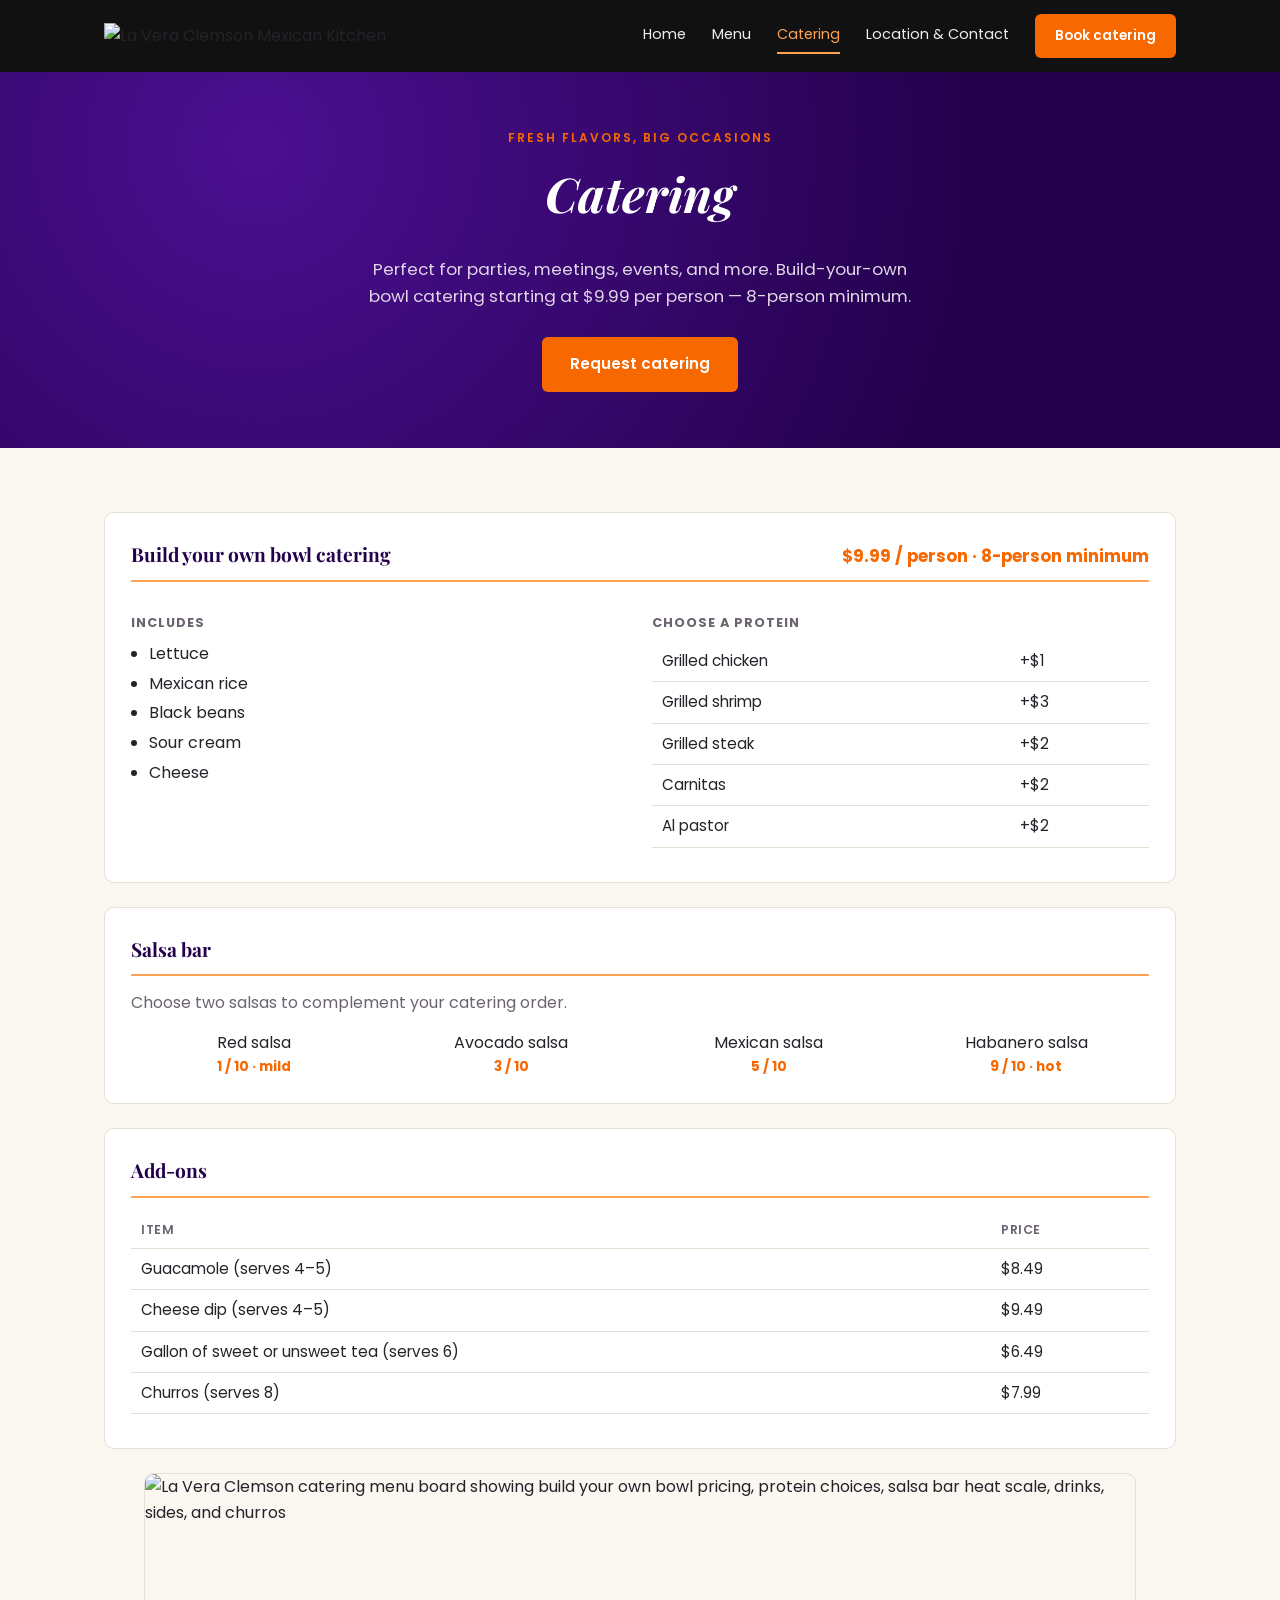
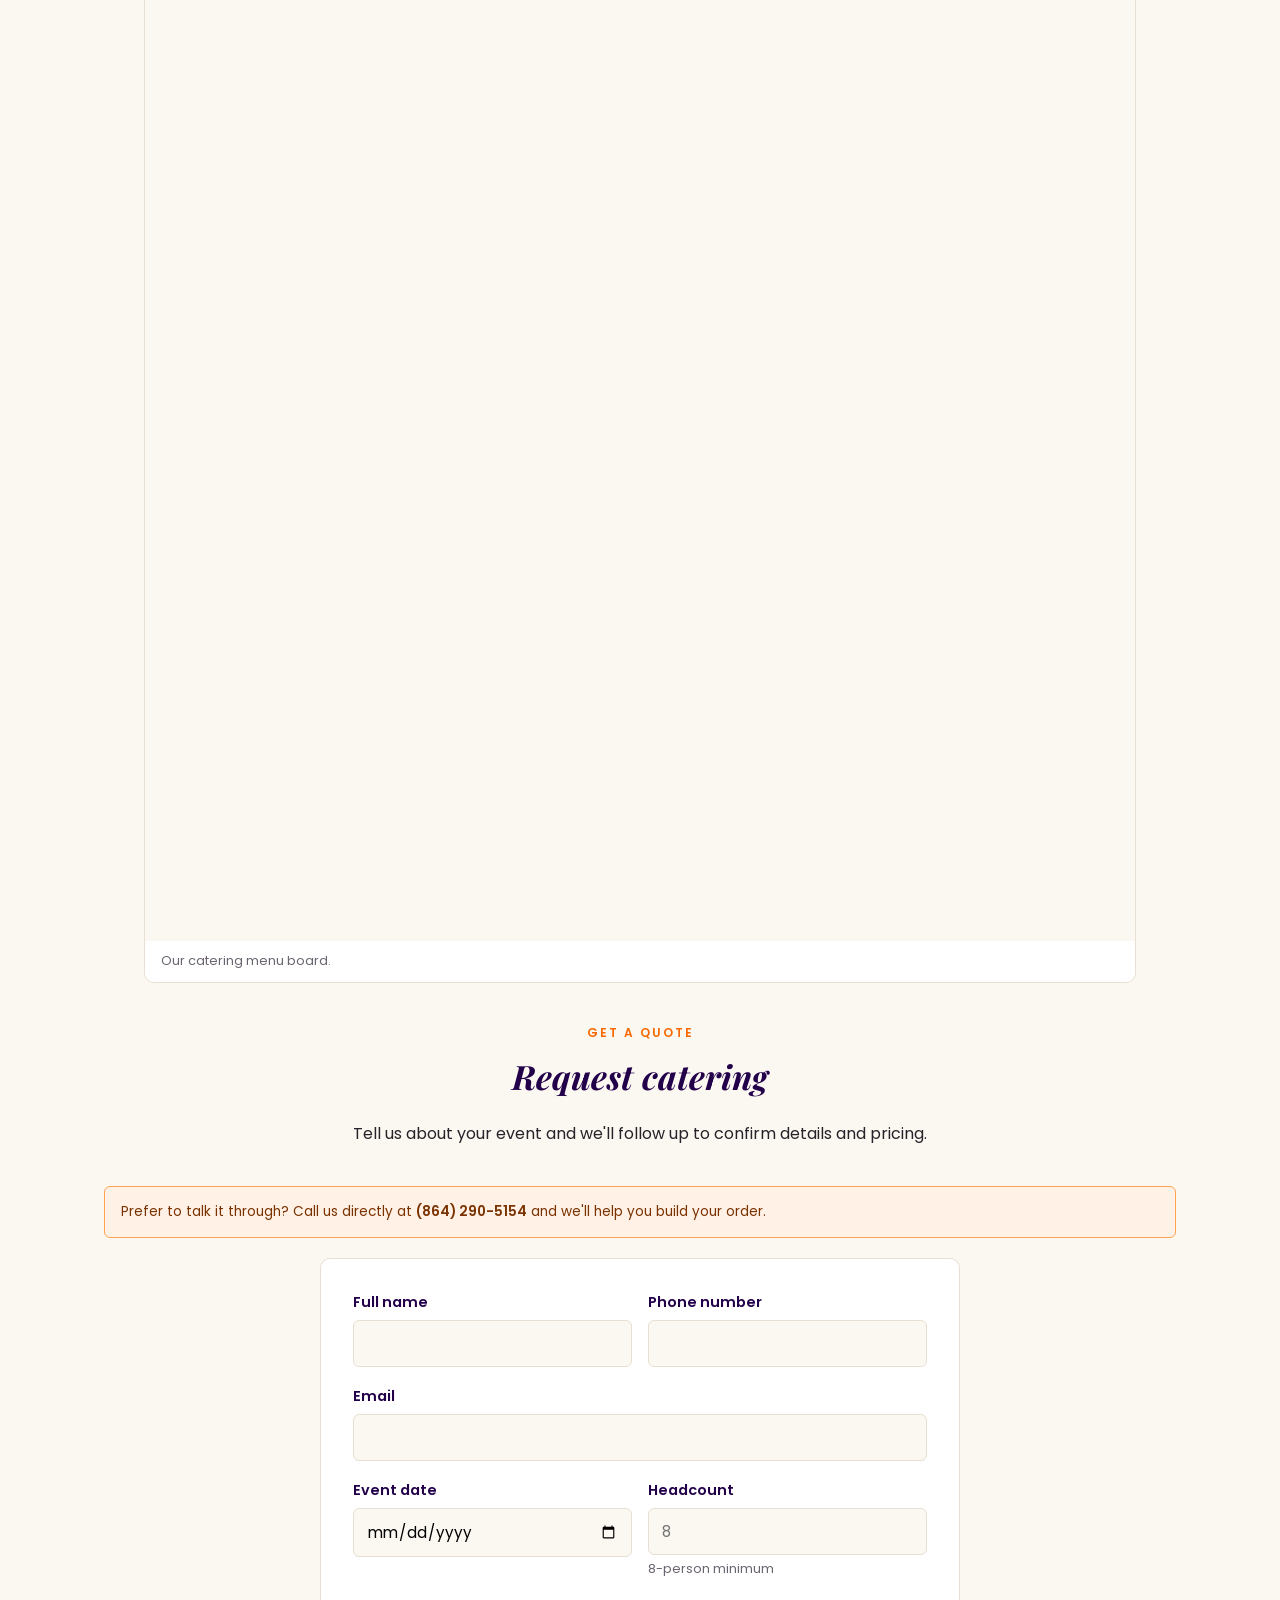
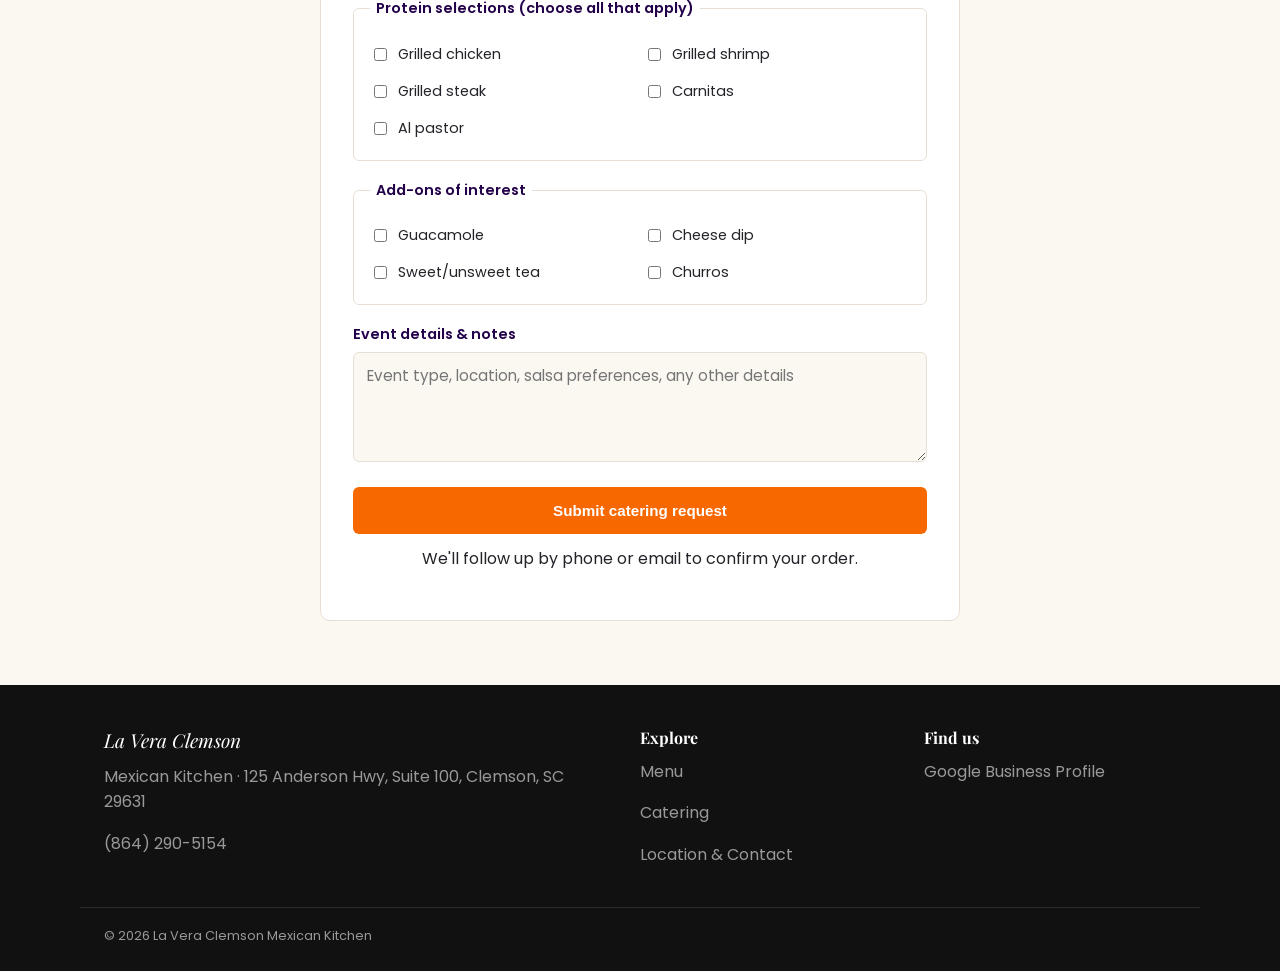
==== commit 8fe2b717: "Update catering.html" ====
--- a/catering.html
+++ b/catering.html
@@ -46,7 +46,7 @@
 
 <header class="site-header">
   <div class="container nav-wrap">
-    <a href="index.html" class="wordmark">La Vera<span>CLEMSON MEXICAN KITCHEN</span></a>
+    <a href="index.html" class="logo-link" aria-label="La Vera Clemson Mexican Kitchen — home"><img src="images/logo.jpg" alt="La Vera Clemson Mexican Kitchen" class="logo-img"></a>
     <button class="nav-toggle" id="navToggle" aria-expanded="false" aria-controls="mainNav">Menu</button>
     <nav class="main-nav" id="mainNav" aria-label="Primary">
       <a href="index.html">Home</a>
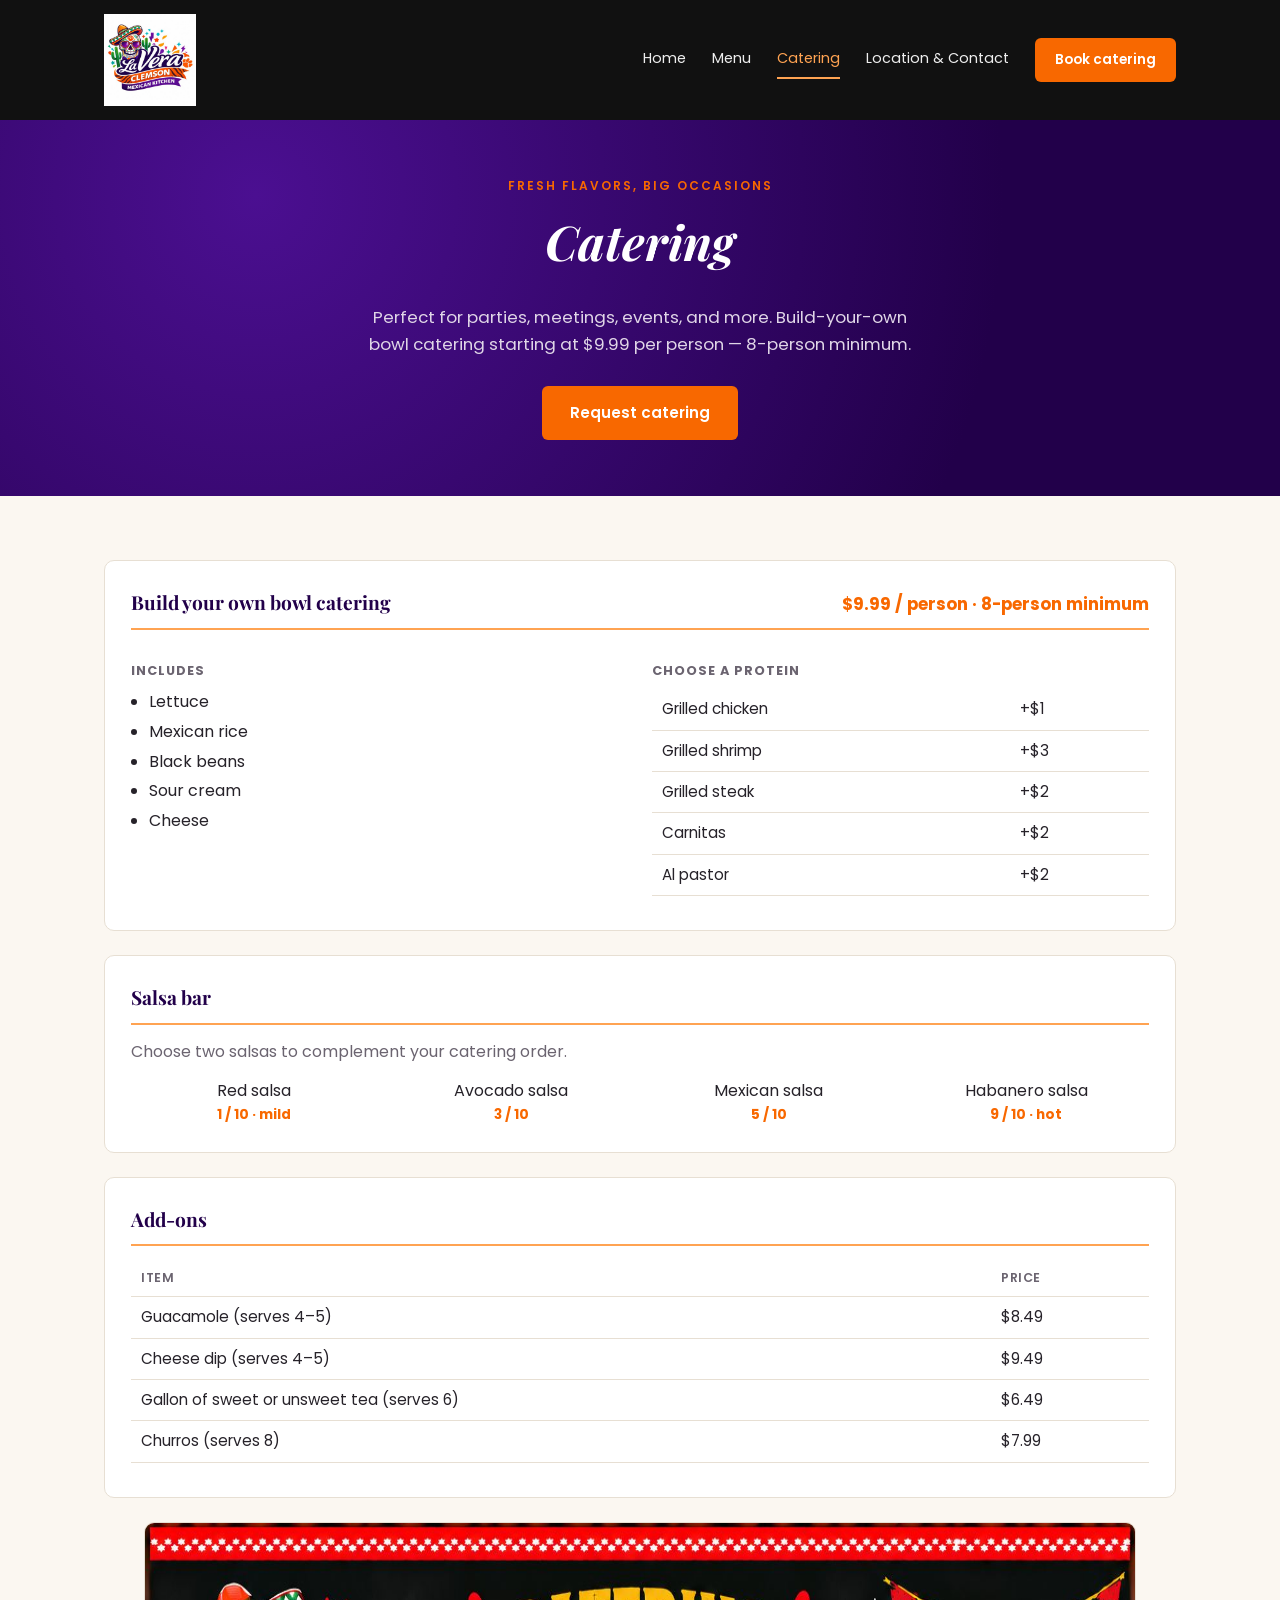
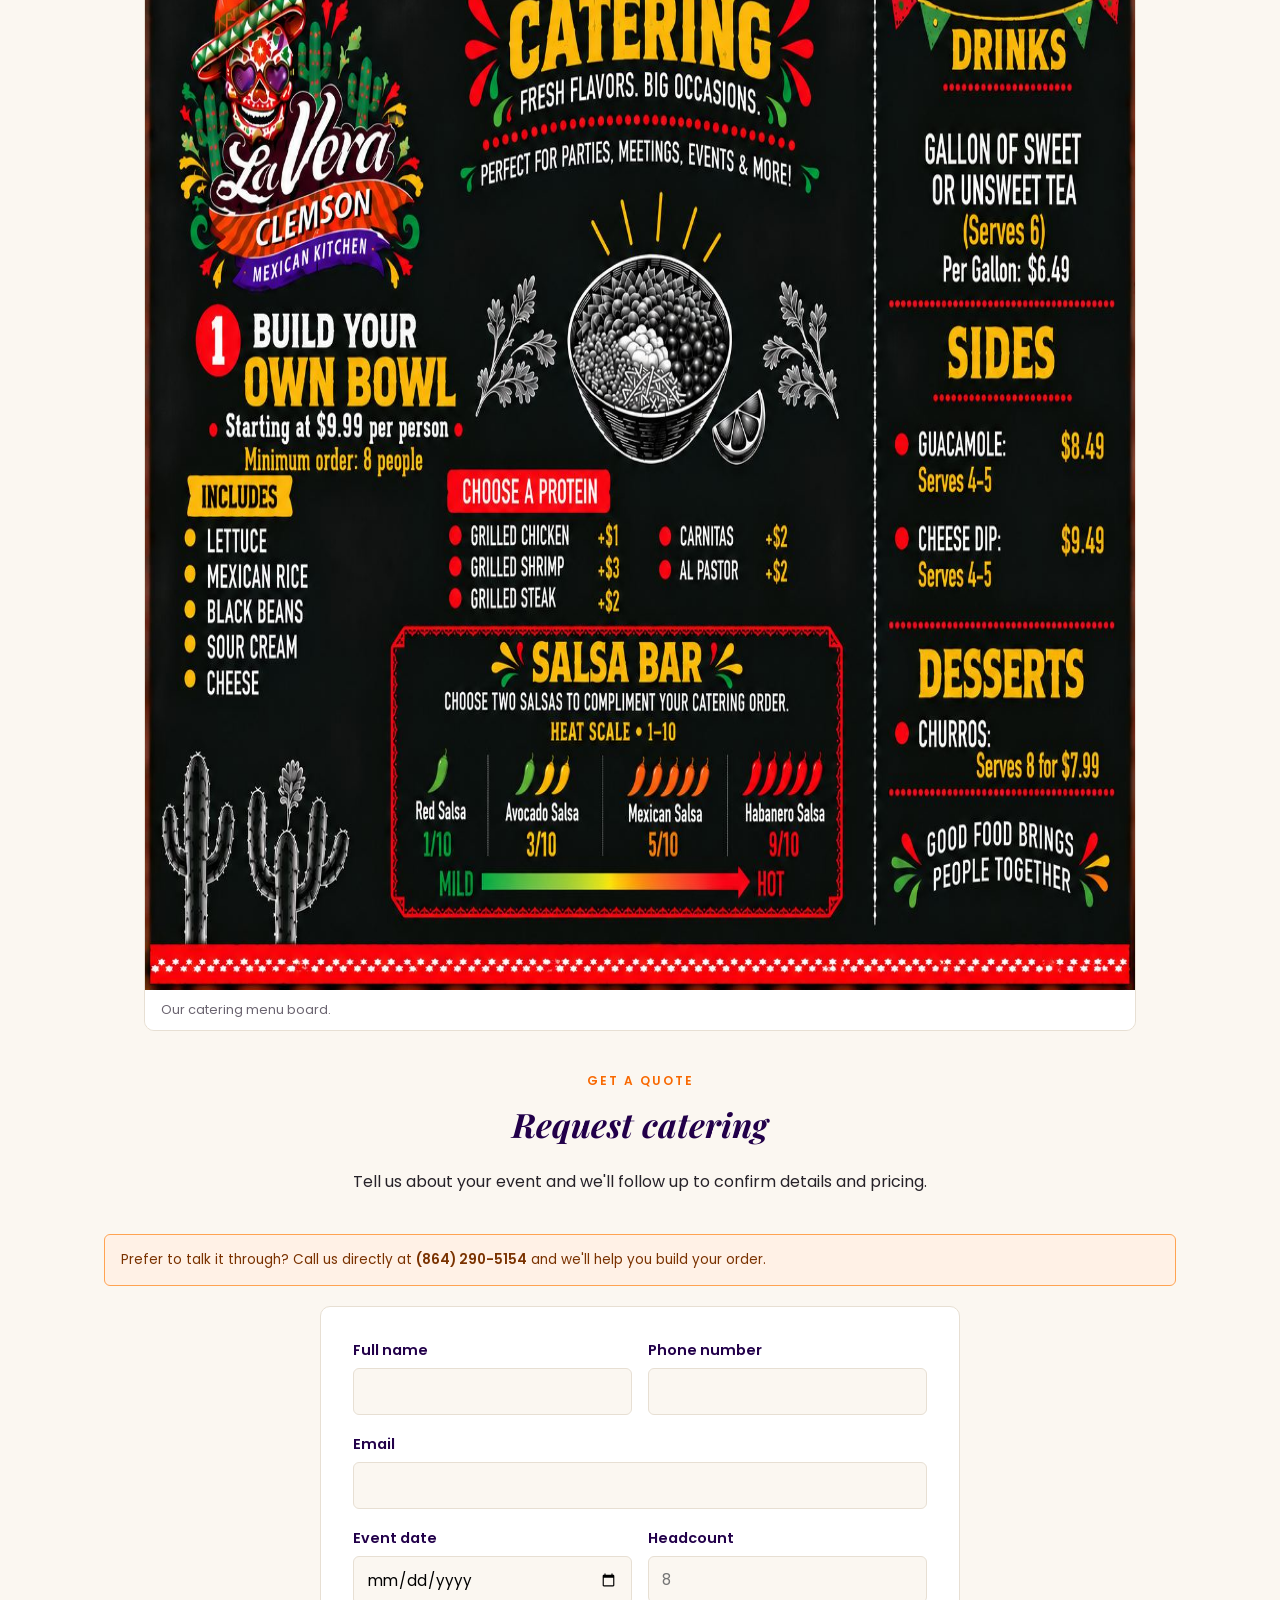
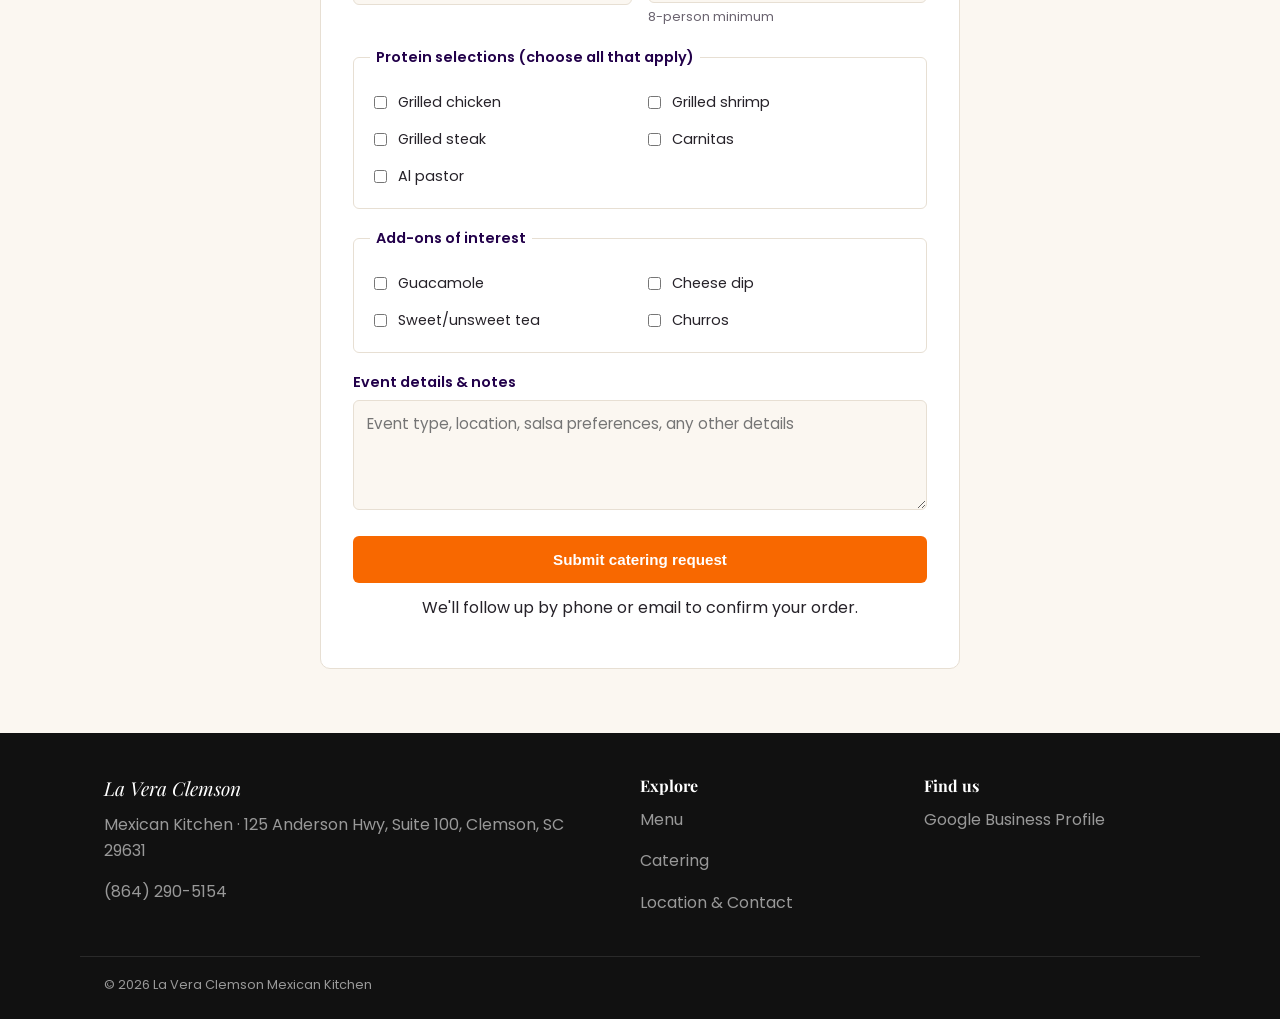
==== commit 9a14cf46: "Update catering.html" ====
--- a/catering.html
+++ b/catering.html
@@ -46,7 +46,7 @@
 
 <header class="site-header">
   <div class="container nav-wrap">
-    <a href="index.html" class="logo-link" aria-label="La Vera Clemson Mexican Kitchen — home"><img src="images/logo.jpg" alt="La Vera Clemson Mexican Kitchen" class="logo-img"></a>
+    <a href="index.html" class="logo-link" aria-label="La Vera Clemson Mexican Kitchen — home"><img src="logo.jpg" alt="La Vera Clemson Mexican Kitchen" class="logo-img"></a>
     <button class="nav-toggle" id="navToggle" aria-expanded="false" aria-controls="mainNav">Menu</button>
     <nav class="main-nav" id="mainNav" aria-label="Primary">
       <a href="index.html">Home</a>
@@ -124,7 +124,7 @@
       </div>
 
       <figure class="menu-board-image">
-        <img src="images/catering-menu-board.jpg" alt="La Vera Clemson catering menu board showing build your own bowl pricing, protein choices, salsa bar heat scale, drinks, sides, and churros" loading="lazy" width="1600" height="1067">
+        <img src="catering-menu-board.jpg" alt="La Vera Clemson catering menu board showing build your own bowl pricing, protein choices, salsa bar heat scale, drinks, sides, and churros" loading="lazy" width="1600" height="1067">
         <figcaption>Our catering menu board.</figcaption>
       </figure>
 
--- a/styles.css
+++ b/styles.css
@@ -104,21 +104,15 @@
   justify-content: space-between;
   gap: 16px;
 }
-.wordmark {
-  font-family: var(--font-heading);
-  font-style: italic;
-  font-weight: 700;
-  font-size: 1.4rem;
-  color: #fff;
-}
-.wordmark span {
+.logo-link {
+  display: inline-flex;
+  align-items: center;
+  flex-shrink: 0;
+}
+.logo-img {
+  height: 92px;
+  width: auto;
   display: block;
-  font-family: var(--font-body);
-  font-style: normal;
-  font-size: 0.65rem;
-  letter-spacing: 3px;
-  color: var(--color-secondary-light);
-  margin-top: 2px;
 }
 .main-nav {
   display: flex;
@@ -133,6 +127,7 @@
 .nav-toggle { display: none; }
 
 @media (max-width: 760px) {
+  .logo-img { height: 60px; }
   .main-nav { display: none; }
   .nav-toggle {
     display: inline-flex;
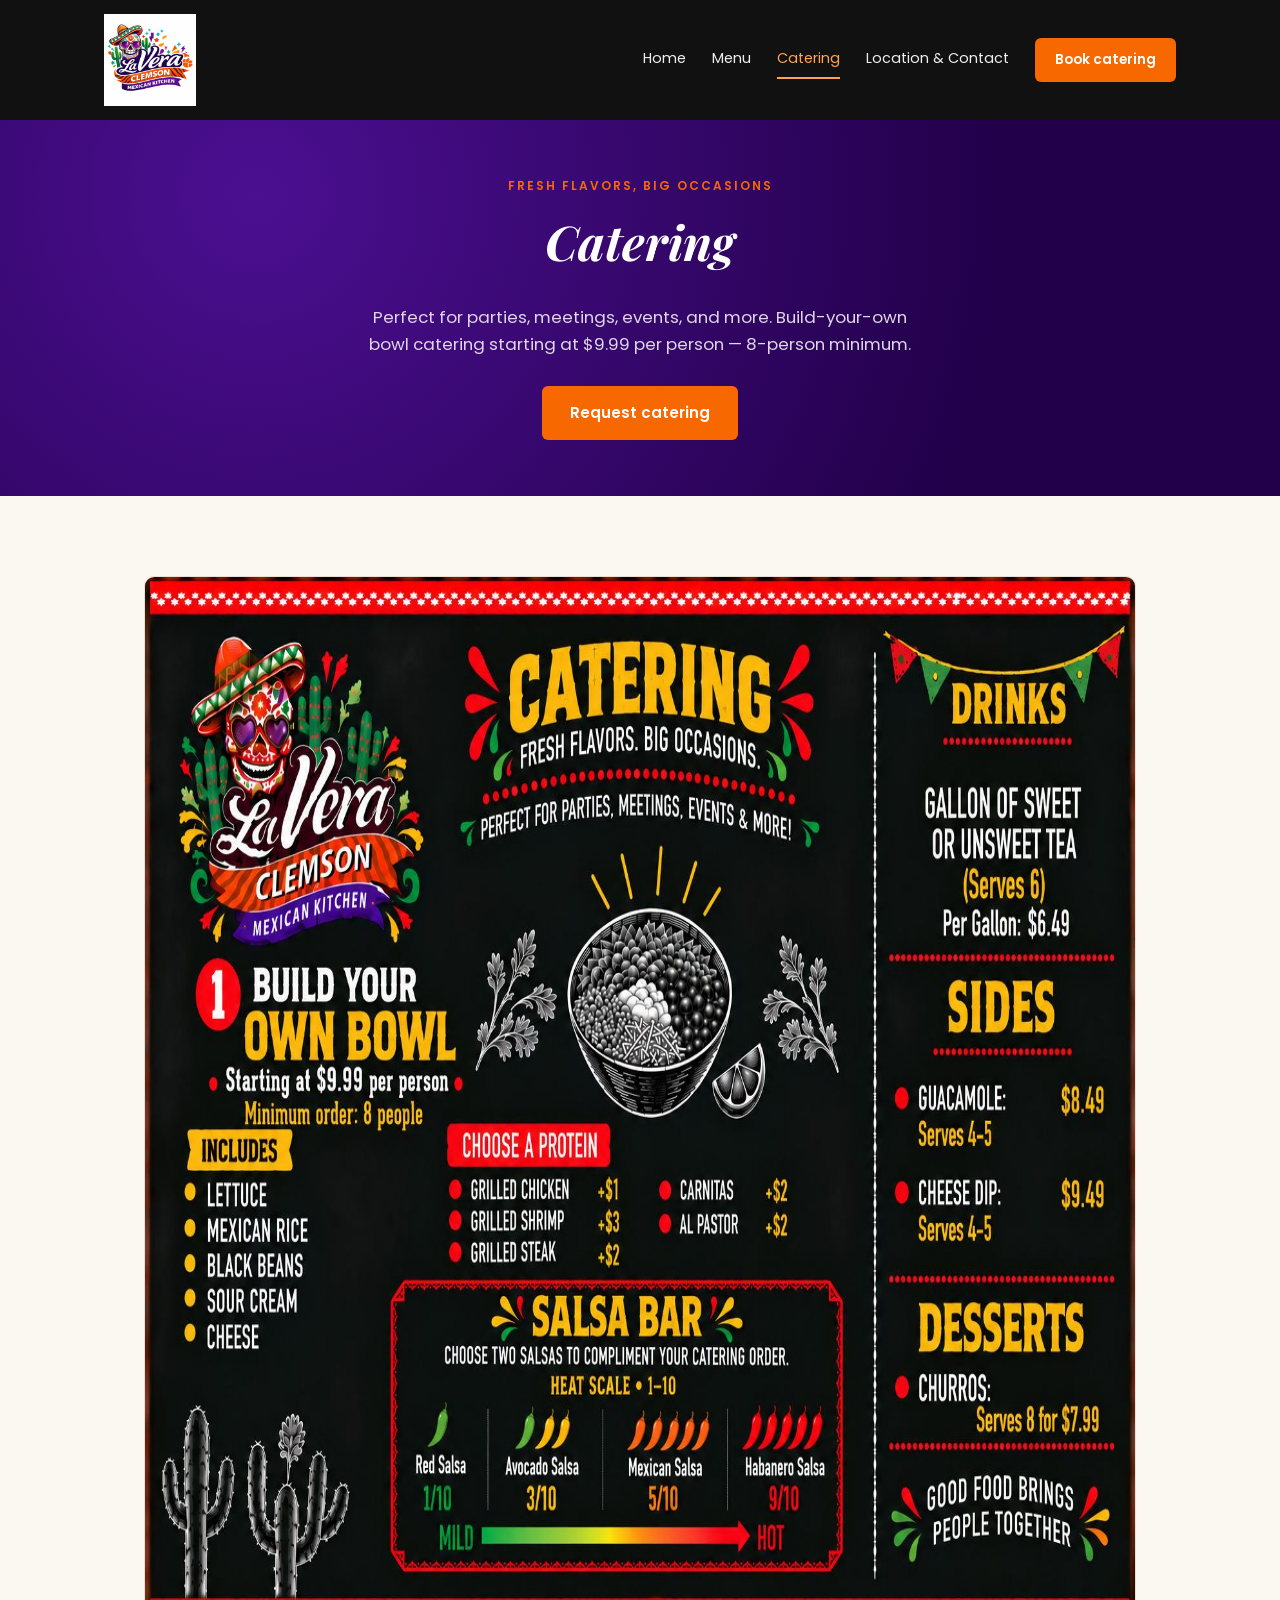
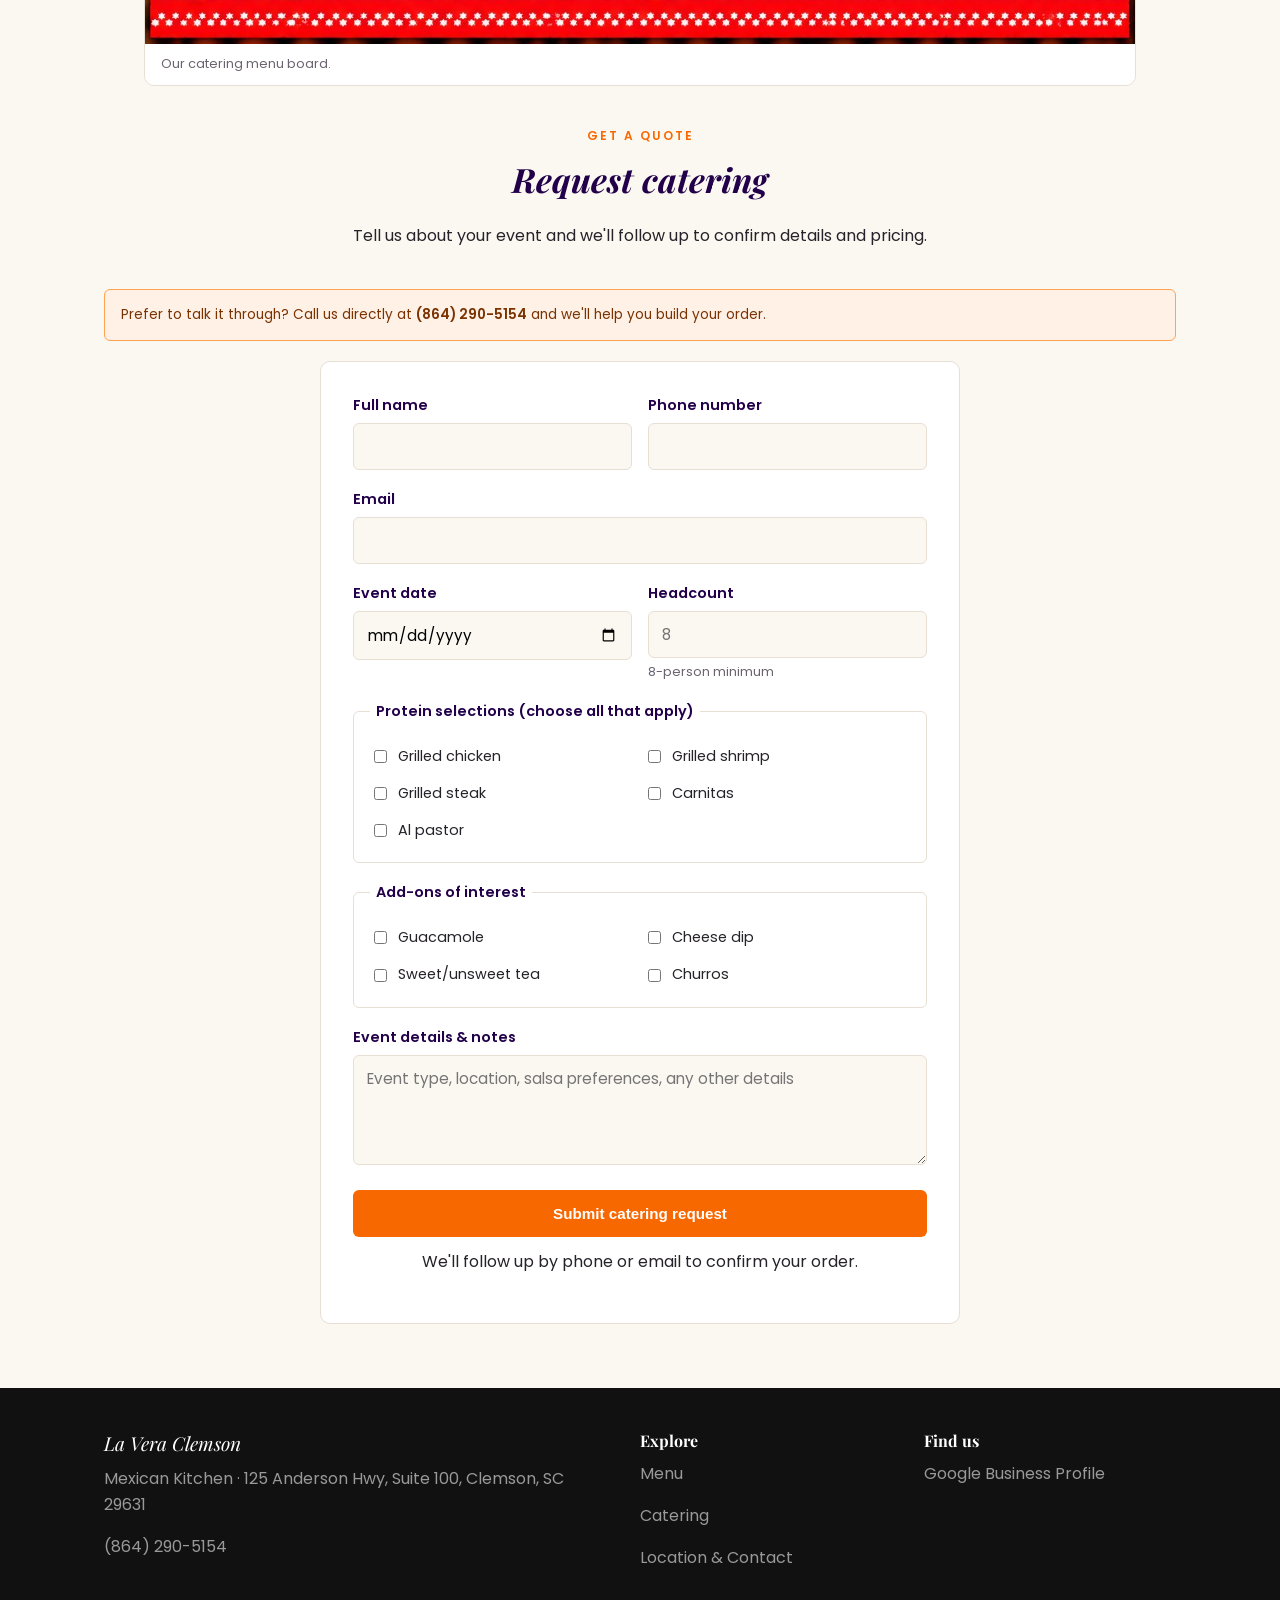
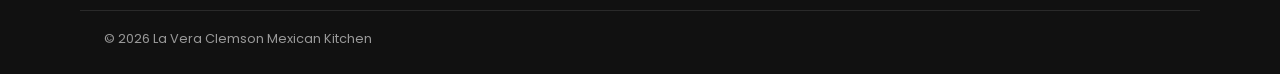
==== commit e4a4245f: "Update catering.html" ====
--- a/catering.html
+++ b/catering.html
@@ -71,57 +71,6 @@
 
   <section>
     <div class="container">
-
-      <div class="menu-item">
-        <div class="menu-item-head">
-          <h3>Build your own bowl catering</h3>
-          <span class="price">$9.99 / person &middot; 8-person minimum</span>
-        </div>
-        <div class="menu-cols">
-          <div>
-            <h4>Includes</h4>
-            <ul>
-              <li>Lettuce</li>
-              <li>Mexican rice</li>
-              <li>Black beans</li>
-              <li>Sour cream</li>
-              <li>Cheese</li>
-            </ul>
-          </div>
-          <div>
-            <h4>Choose a protein</h4>
-            <table class="price-table">
-              <tr><td>Grilled chicken</td><td>+$1</td></tr>
-              <tr><td>Grilled shrimp</td><td>+$3</td></tr>
-              <tr><td>Grilled steak</td><td>+$2</td></tr>
-              <tr><td>Carnitas</td><td>+$2</td></tr>
-              <tr><td>Al pastor</td><td>+$2</td></tr>
-            </table>
-          </div>
-        </div>
-      </div>
-
-      <div class="menu-item">
-        <div class="menu-item-head"><h3>Salsa bar</h3></div>
-        <p style="color:var(--color-text-muted); margin-bottom:14px;">Choose two salsas to complement your catering order.</p>
-        <div class="salsa-scale">
-          <div class="salsa"><div>Red salsa</div><div class="heat">1 / 10 &middot; mild</div></div>
-          <div class="salsa"><div>Avocado salsa</div><div class="heat">3 / 10</div></div>
-          <div class="salsa"><div>Mexican salsa</div><div class="heat">5 / 10</div></div>
-          <div class="salsa"><div>Habanero salsa</div><div class="heat">9 / 10 &middot; hot</div></div>
-        </div>
-      </div>
-
-      <div class="menu-item">
-        <div class="menu-item-head"><h3>Add-ons</h3></div>
-        <table class="price-table">
-          <tr><th>Item</th><th>Price</th></tr>
-          <tr><td>Guacamole (serves 4&ndash;5)</td><td>$8.49</td></tr>
-          <tr><td>Cheese dip (serves 4&ndash;5)</td><td>$9.49</td></tr>
-          <tr><td>Gallon of sweet or unsweet tea (serves 6)</td><td>$6.49</td></tr>
-          <tr><td>Churros (serves 8)</td><td>$7.99</td></tr>
-        </table>
-      </div>
 
       <figure class="menu-board-image">
         <img src="catering-menu-board.jpg" alt="La Vera Clemson catering menu board showing build your own bowl pricing, protein choices, salsa bar heat scale, drinks, sides, and churros" loading="lazy" width="1600" height="1067">
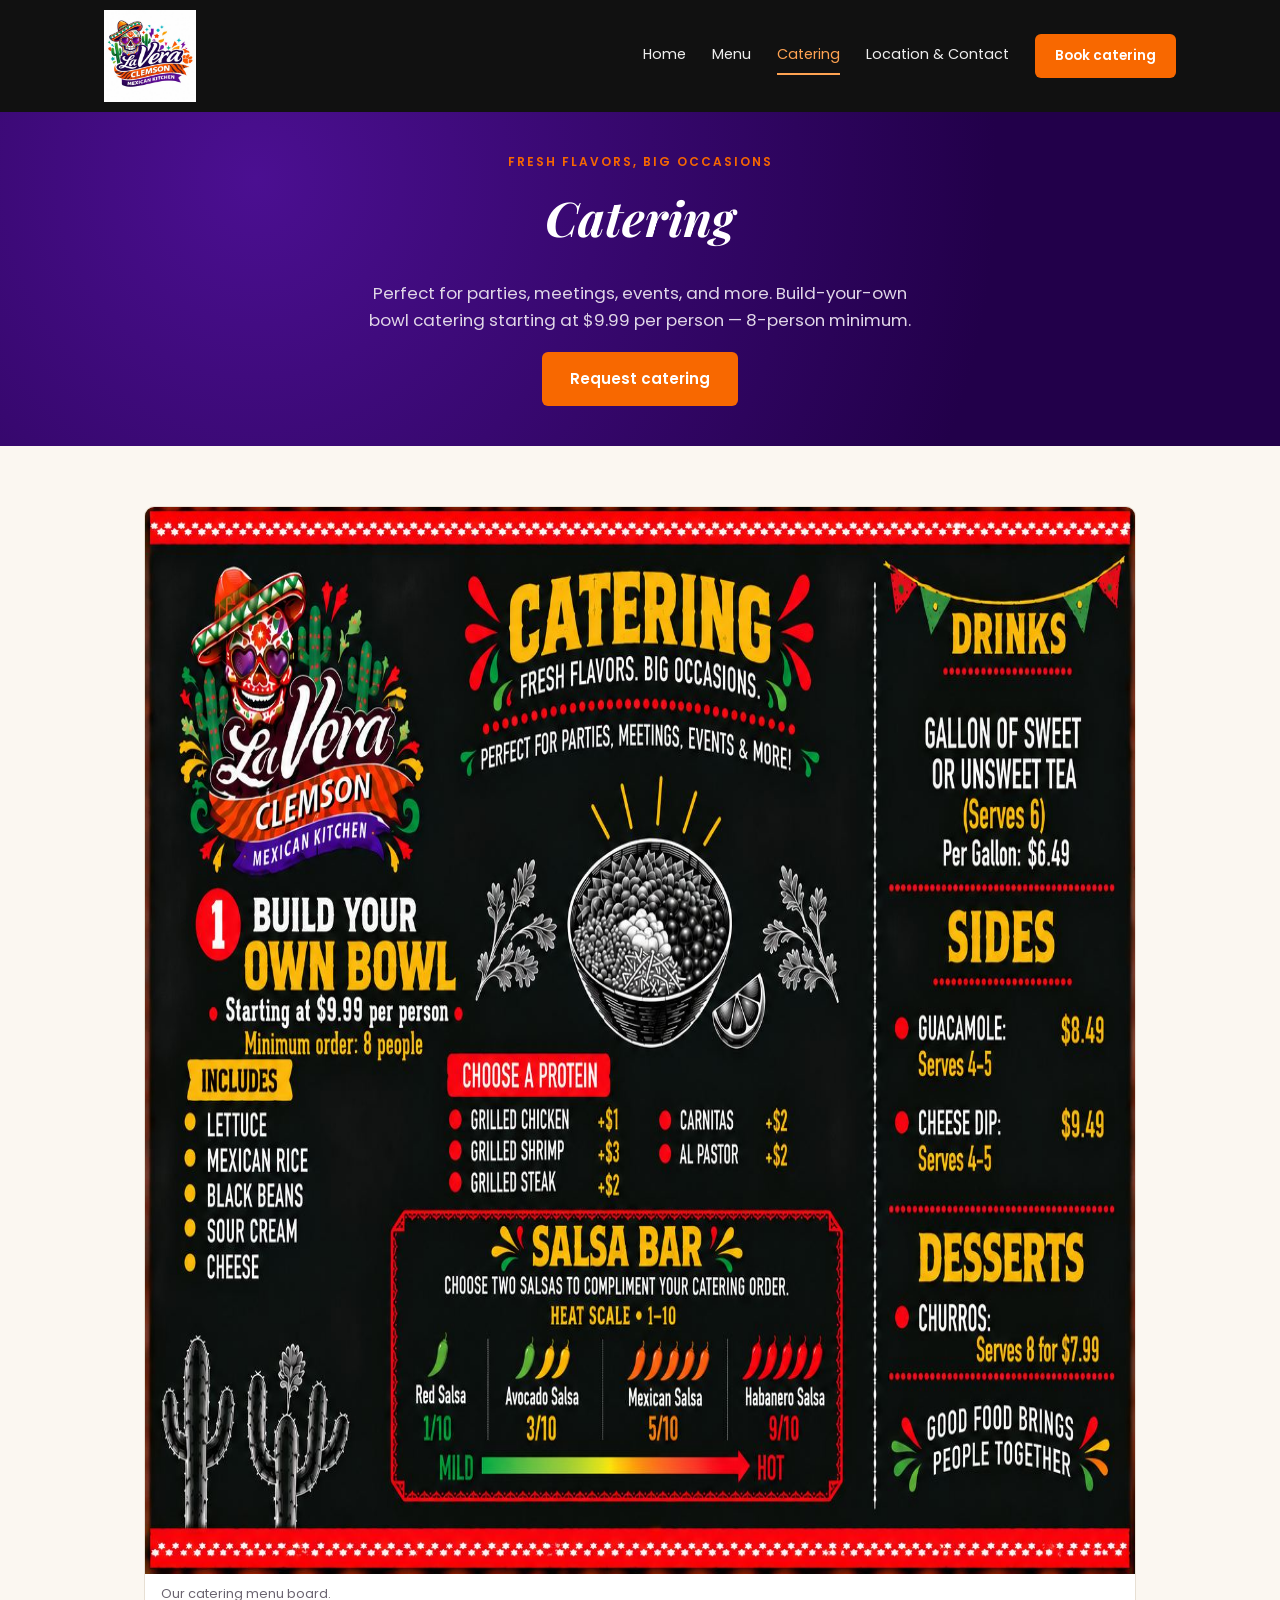
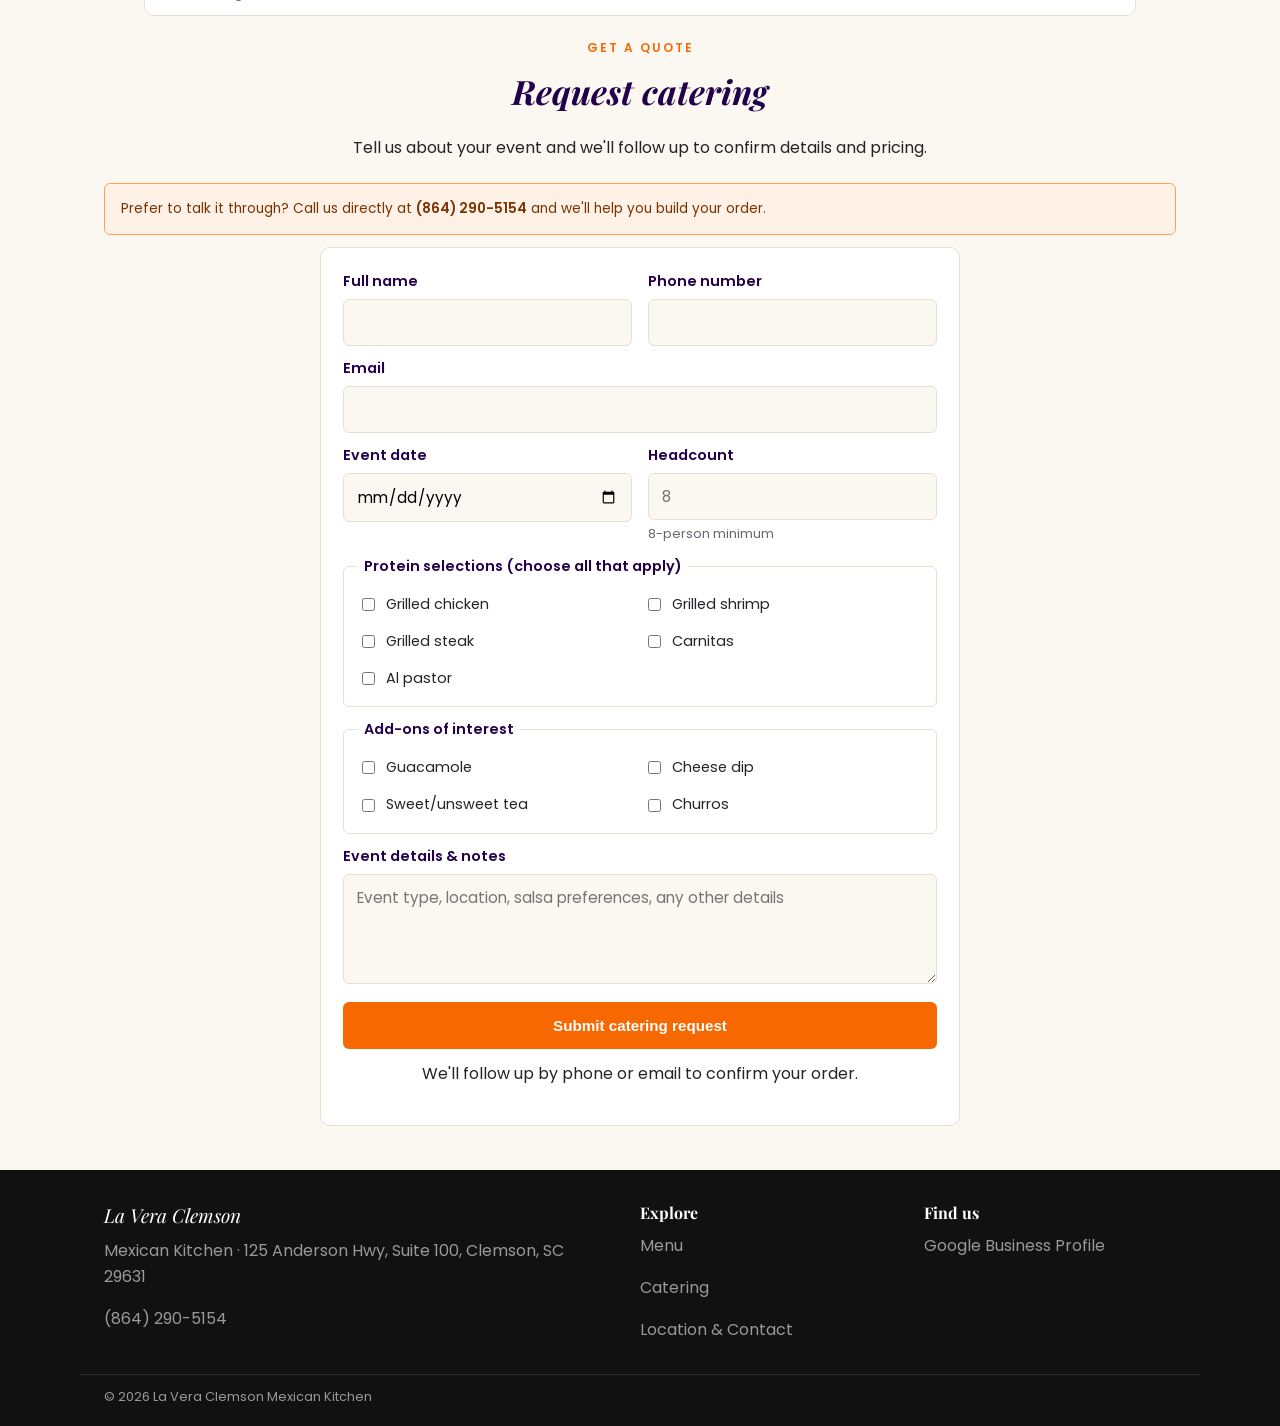
==== commit b38e7e1a: "Update catering.html" ====
--- a/catering.html
+++ b/catering.html
@@ -12,6 +12,25 @@
 <link rel="preconnect" href="https://fonts.gstatic.com" crossorigin>
 <link href="https://fonts.googleapis.com/css2?family=Playfair+Display:ital,wght@0,700;1,700&family=Poppins:wght@400;500;600;700&display=swap" rel="stylesheet">
 <link rel="stylesheet" href="styles.css">
+
+<style>
+  /* Catering-page-only spacing tightening (~15% shorter page).
+     Scoped to this page so index/menu/location are unaffected. */
+  body.catering-compact .hero { padding: 40px 0; }
+  body.catering-compact .hero .lede { margin-bottom: 18px; }
+  body.catering-compact main > section:not(.hero) { padding: 44px 0; }
+  body.catering-compact .menu-board-image { margin-bottom: 22px; }
+  body.catering-compact .section-head { margin-bottom: 22px; }
+  body.catering-compact .form-note { margin-bottom: 12px; }
+  body.catering-compact .catering-form { padding: 22px; }
+  body.catering-compact .form-row { margin-bottom: 11px; }
+  body.catering-compact fieldset { padding: 10px 14px; }
+  body.catering-compact .checkbox-grid { margin-top: 5px; }
+  body.catering-compact .site-header { padding: 10px 0; }
+  body.catering-compact footer { padding: 30px 0 18px; }
+  body.catering-compact .footer-grid { margin-bottom: 16px; }
+  body.catering-compact .foot-bottom { padding-top: 12px; }
+</style>
 
 <script type="application/ld+json">
 {
@@ -41,7 +60,7 @@
 }
 </script>
 </head>
-<body>
+<body class="catering-compact">
 <a class="skip-link" href="#main">Skip to content</a>
 
 <header class="site-header">
@@ -60,7 +79,7 @@
 
 <main id="main">
 
-  <section class="hero" style="padding:56px 0;">
+  <section class="hero">
     <div class="container">
       <span class="eyebrow">Fresh flavors, big occasions</span>
       <h1>Catering</h1>
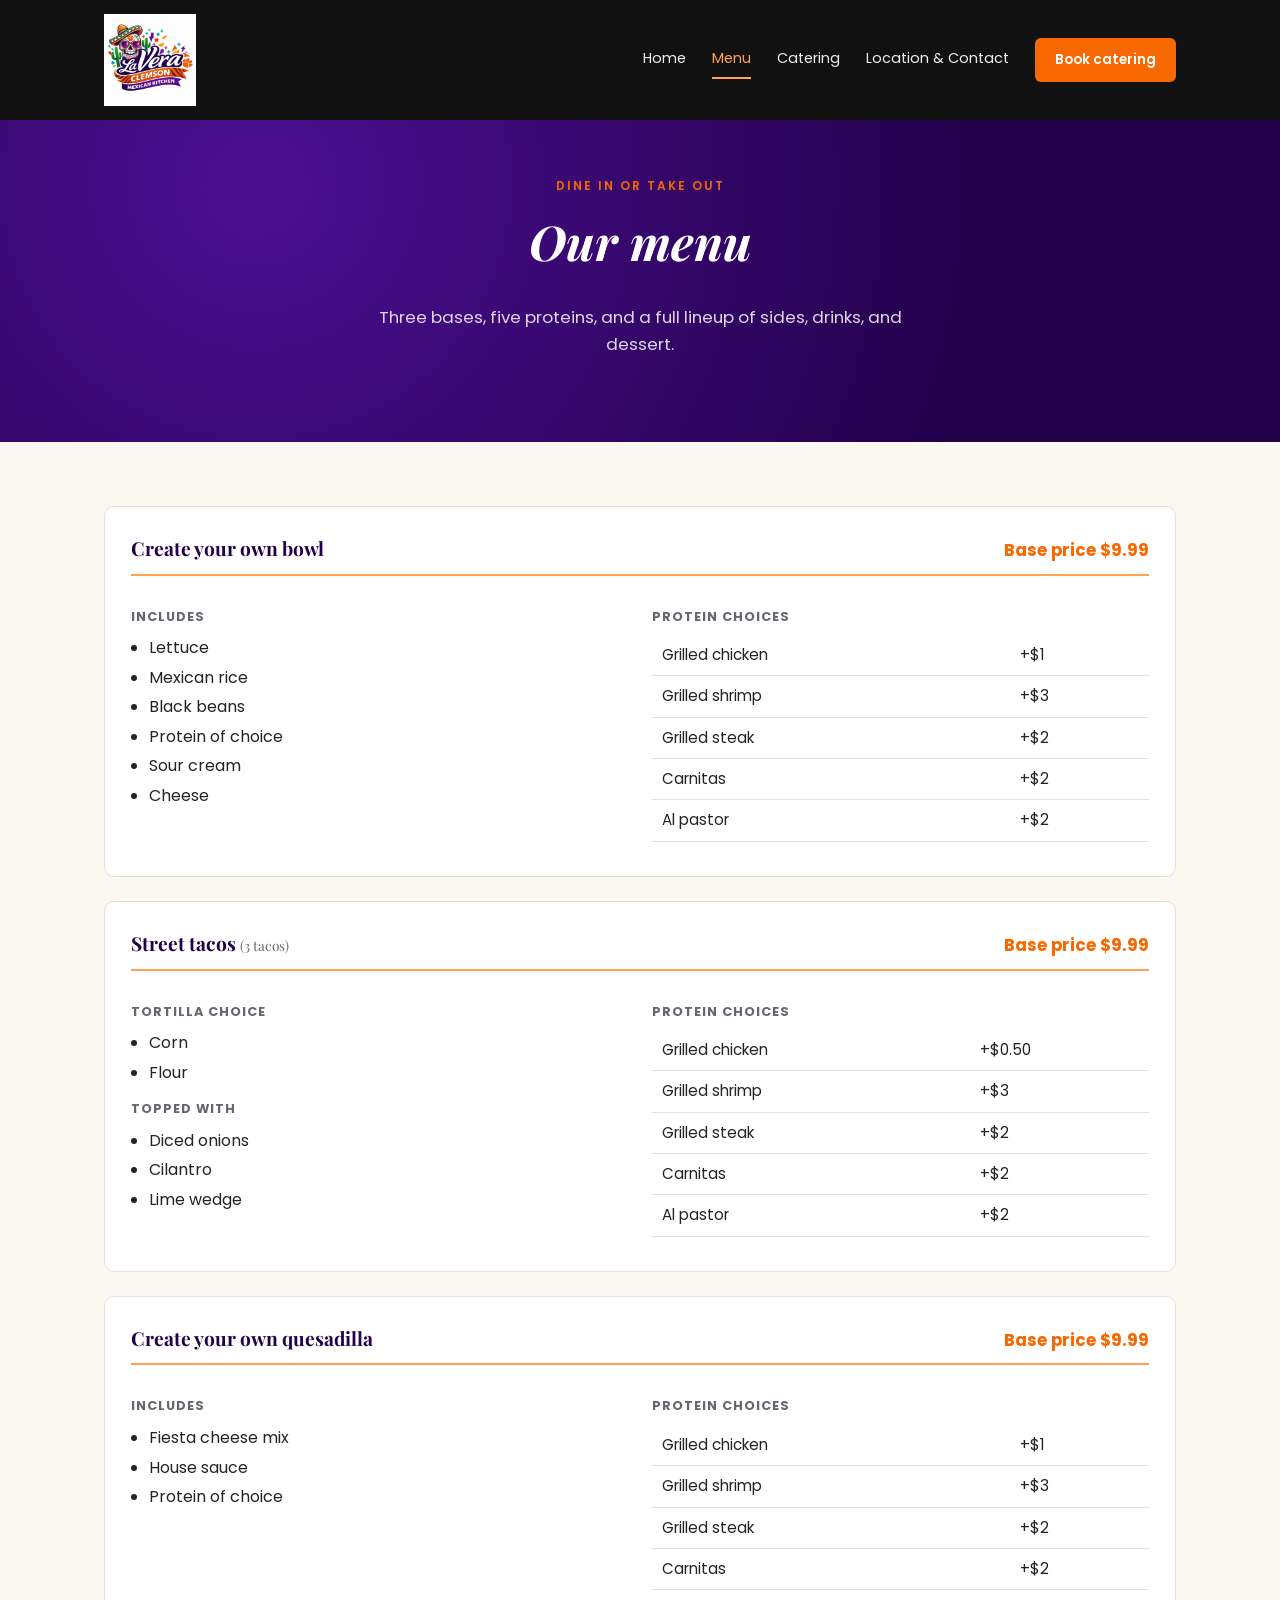
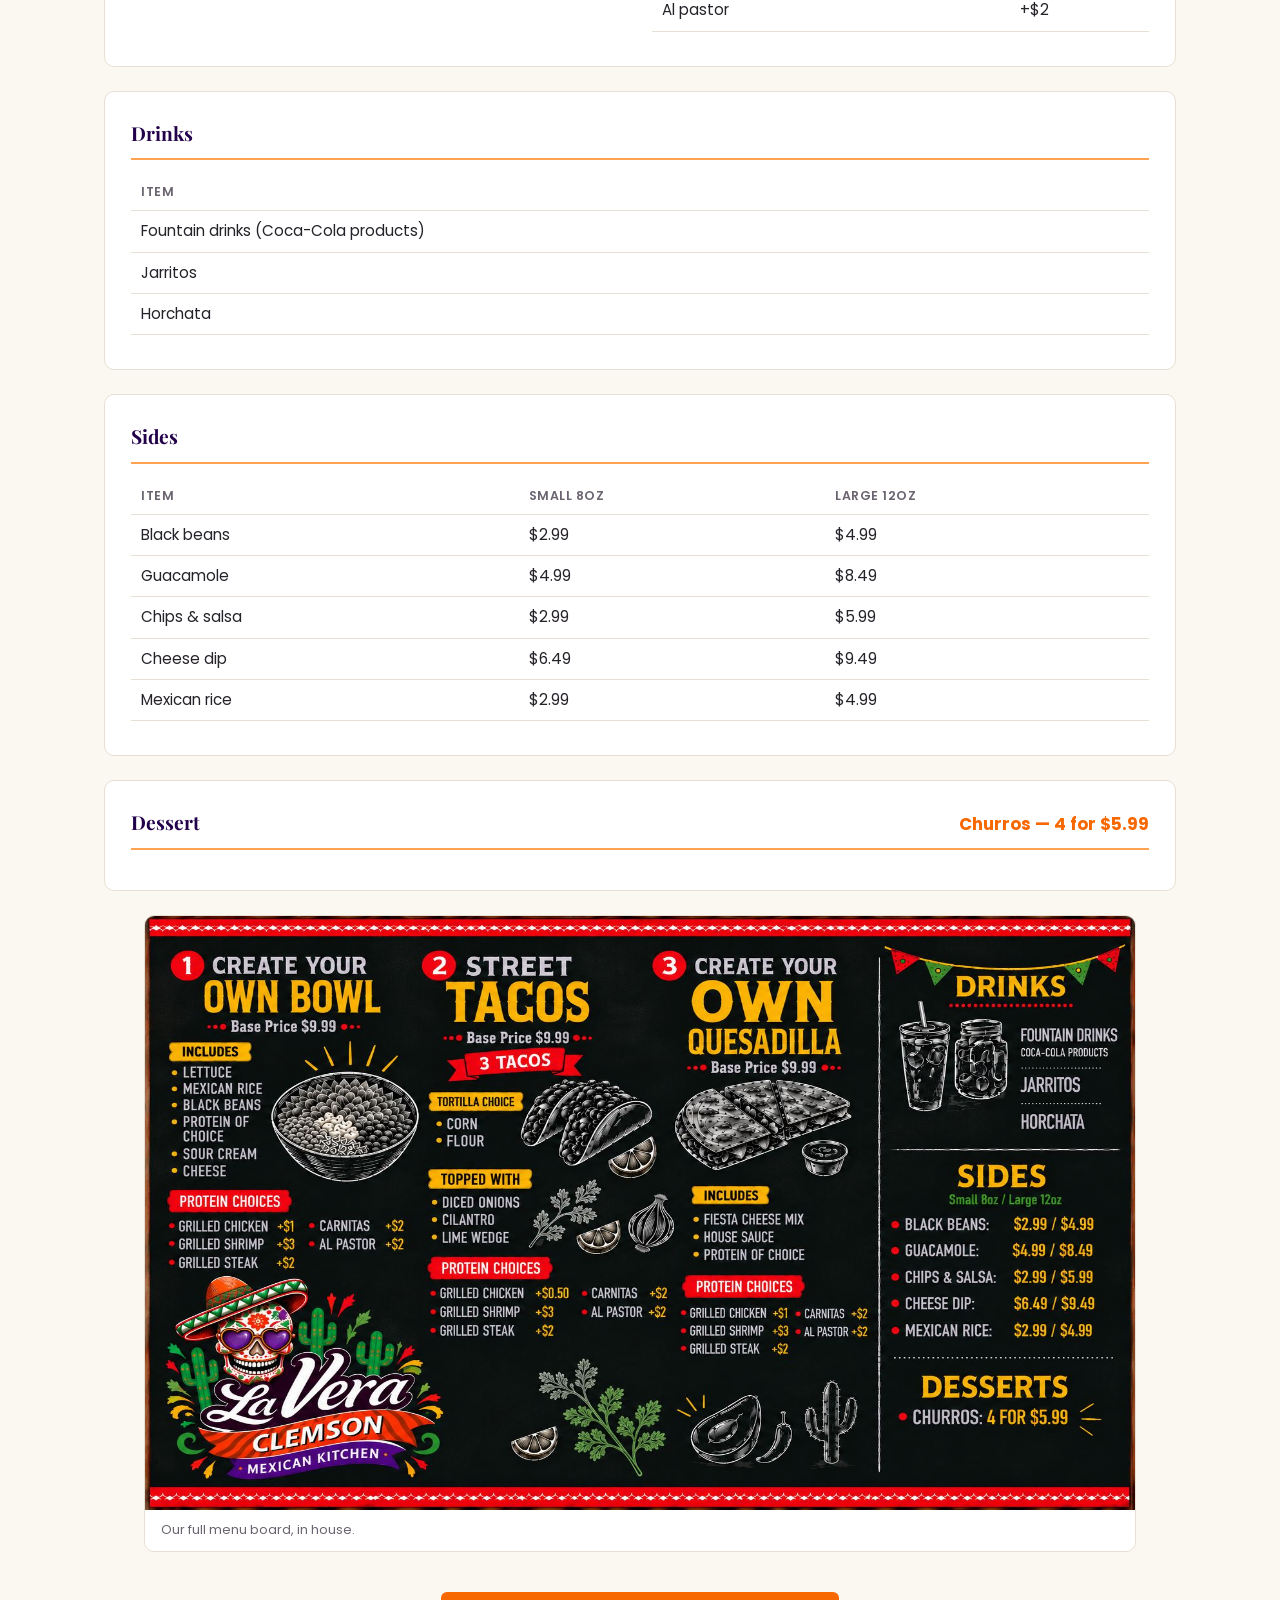
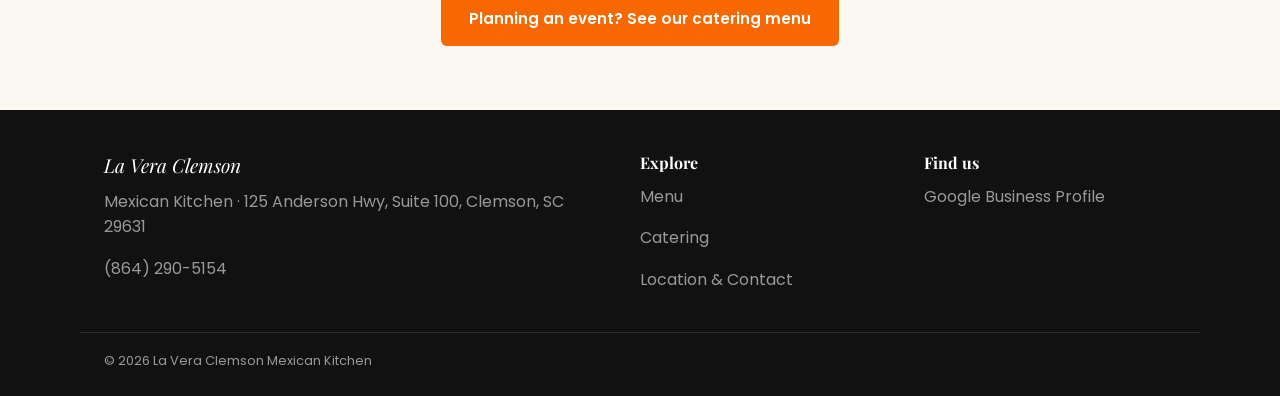
==== commit dc55ed73: "Update catering.html" ====
--- a/catering.html
+++ b/catering.html
@@ -3,9 +3,9 @@
 <head>
 <meta charset="UTF-8">
 <meta name="viewport" content="width=device-width, initial-scale=1.0">
-<title>Catering in Clemson, SC | La Vera Clemson Mexican Kitchen</title>
-<meta name="description" content="Book Mexican catering in Clemson, SC. Build-your-own bowl catering from $9.99 per person, 8-person minimum. Perfect for parties, meetings, and events. Request a quote online.">
-<link rel="canonical" href="https://www.lavaraclemson.com/catering.html">
+<title>Menu | La Vera Clemson Mexican Kitchen</title>
+<meta name="description" content="See the full menu at La Vera Clemson: build-your-own bowls, street tacos, quesadillas, sides, drinks and churros. Five protein choices on every base.">
+<link rel="canonical" href="https://www.lavaraclemson.com/menu.html">
 <meta name="robots" content="index, follow">
 
 <link rel="preconnect" href="https://fonts.googleapis.com">
@@ -14,53 +14,51 @@
 <link rel="stylesheet" href="styles.css">
 
 <style>
-  /* Catering-page-only spacing tightening (~15% shorter page).
-     Scoped to this page so index/menu/location are unaffected. */
-  body.catering-compact .hero { padding: 40px 0; }
-  body.catering-compact .hero .lede { margin-bottom: 18px; }
-  body.catering-compact main > section:not(.hero) { padding: 44px 0; }
-  body.catering-compact .menu-board-image { margin-bottom: 22px; }
-  body.catering-compact .section-head { margin-bottom: 22px; }
-  body.catering-compact .form-note { margin-bottom: 12px; }
-  body.catering-compact .catering-form { padding: 22px; }
-  body.catering-compact .form-row { margin-bottom: 11px; }
-  body.catering-compact fieldset { padding: 10px 14px; }
-  body.catering-compact .checkbox-grid { margin-top: 5px; }
-  body.catering-compact .site-header { padding: 10px 0; }
-  body.catering-compact footer { padding: 30px 0 18px; }
-  body.catering-compact .footer-grid { margin-bottom: 16px; }
-  body.catering-compact .foot-bottom { padding-top: 12px; }
+  /* Menu board photo: same width, height trimmed 10% (vertical squeeze, no cropping) */
+  .menu-board-image img { aspect-ratio: 1600 / 960; object-fit: fill; width: 100%; height: auto; }
 </style>
 
 <script type="application/ld+json">
 {
   "@context": "https://schema.org",
-  "@type": "Service",
-  "serviceType": "Catering",
-  "provider": {
-    "@type": "MexicanRestaurant",
-    "name": "La Vera Clemson Mexican Kitchen",
-    "telephone": "+1-864-290-5154",
-    "address": {
-      "@type": "PostalAddress",
-      "streetAddress": "125 Anderson Hwy, Suite 100",
-      "addressLocality": "Clemson",
-      "addressRegion": "SC",
-      "postalCode": "29631",
-      "addressCountry": "US"
+  "@type": "Menu",
+  "name": "La Vera Clemson Menu",
+  "hasMenuSection": [
+    {
+      "@type": "MenuSection",
+      "name": "Create your own bowl",
+      "hasMenuItem": {
+        "@type": "MenuItem",
+        "name": "Create your own bowl",
+        "description": "Lettuce, Mexican rice, black beans, protein of choice, sour cream, cheese.",
+        "offers": { "@type": "Offer", "price": "9.99", "priceCurrency": "USD" }
+      }
+    },
+    {
+      "@type": "MenuSection",
+      "name": "Street tacos",
+      "hasMenuItem": {
+        "@type": "MenuItem",
+        "name": "Street tacos (3 tacos)",
+        "description": "Corn or flour tortillas topped with diced onions, cilantro, and a lime wedge.",
+        "offers": { "@type": "Offer", "price": "9.99", "priceCurrency": "USD" }
+      }
+    },
+    {
+      "@type": "MenuSection",
+      "name": "Create your own quesadilla",
+      "hasMenuItem": {
+        "@type": "MenuItem",
+        "name": "Create your own quesadilla",
+        "description": "Fiesta cheese mix, house sauce, and protein of choice.",
+        "offers": { "@type": "Offer", "price": "9.99", "priceCurrency": "USD" }
+      }
     }
-  },
-  "areaServed": "Clemson, SC",
-  "offers": {
-    "@type": "Offer",
-    "price": "9.99",
-    "priceCurrency": "USD",
-    "description": "Build-your-own bowl catering, per person, 8-person minimum"
-  }
+  ]
 }
 </script>
 </head>
-<body class="catering-compact">
+<body>
 <a class="skip-link" href="#main">Skip to content</a>
 
 <header class="site-header">
@@ -69,107 +67,146 @@
     <button class="nav-toggle" id="navToggle" aria-expanded="false" aria-controls="mainNav">Menu</button>
     <nav class="main-nav" id="mainNav" aria-label="Primary">
       <a href="index.html">Home</a>
-      <a href="menu.html">Menu</a>
-      <a href="catering.html" aria-current="page">Catering</a>
+      <a href="menu.html" aria-current="page">Menu</a>
+      <a href="catering.html">Catering</a>
       <a href="location.html">Location &amp; Contact</a>
-      <a class="btn btn-primary" href="#request-form">Book catering</a>
+      <a class="btn btn-primary" href="catering.html">Book catering</a>
     </nav>
   </div>
 </header>
 
 <main id="main">
 
-  <section class="hero">
+  <section class="hero" style="padding:56px 0;">
     <div class="container">
-      <span class="eyebrow">Fresh flavors, big occasions</span>
-      <h1>Catering</h1>
-      <p class="lede">Perfect for parties, meetings, events, and more. Build-your-own bowl catering starting at $9.99 per person &mdash; 8-person minimum.</p>
-      <div class="btn-row"><a class="btn btn-primary" href="#request-form">Request catering</a></div>
+      <span class="eyebrow">Dine in or take out</span>
+      <h1>Our menu</h1>
+      <p class="lede">Three bases, five proteins, and a full lineup of sides, drinks, and dessert.</p>
     </div>
   </section>
 
   <section>
     <div class="container">
 
+      <div class="menu-item">
+        <div class="menu-item-head">
+          <h3>Create your own bowl</h3>
+          <span class="price">Base price $9.99</span>
+        </div>
+        <div class="menu-cols">
+          <div>
+            <h4>Includes</h4>
+            <ul>
+              <li>Lettuce</li>
+              <li>Mexican rice</li>
+              <li>Black beans</li>
+              <li>Protein of choice</li>
+              <li>Sour cream</li>
+              <li>Cheese</li>
+            </ul>
+          </div>
+          <div>
+            <h4>Protein choices</h4>
+            <table class="price-table">
+              <tr><td>Grilled chicken</td><td>+$1</td></tr>
+              <tr><td>Grilled shrimp</td><td>+$3</td></tr>
+              <tr><td>Grilled steak</td><td>+$2</td></tr>
+              <tr><td>Carnitas</td><td>+$2</td></tr>
+              <tr><td>Al pastor</td><td>+$2</td></tr>
+            </table>
+          </div>
+        </div>
+      </div>
+
+      <div class="menu-item">
+        <div class="menu-item-head">
+          <h3>Street tacos <span style="font-size:0.85rem; color:var(--color-text-muted); font-weight:400;">(3 tacos)</span></h3>
+          <span class="price">Base price $9.99</span>
+        </div>
+        <div class="menu-cols">
+          <div>
+            <h4>Tortilla choice</h4>
+            <ul><li>Corn</li><li>Flour</li></ul>
+            <h4 style="margin-top:14px;">Topped with</h4>
+            <ul><li>Diced onions</li><li>Cilantro</li><li>Lime wedge</li></ul>
+          </div>
+          <div>
+            <h4>Protein choices</h4>
+            <table class="price-table">
+              <tr><td>Grilled chicken</td><td>+$0.50</td></tr>
+              <tr><td>Grilled shrimp</td><td>+$3</td></tr>
+              <tr><td>Grilled steak</td><td>+$2</td></tr>
+              <tr><td>Carnitas</td><td>+$2</td></tr>
+              <tr><td>Al pastor</td><td>+$2</td></tr>
+            </table>
+          </div>
+        </div>
+      </div>
+
+      <div class="menu-item">
+        <div class="menu-item-head">
+          <h3>Create your own quesadilla</h3>
+          <span class="price">Base price $9.99</span>
+        </div>
+        <div class="menu-cols">
+          <div>
+            <h4>Includes</h4>
+            <ul>
+              <li>Fiesta cheese mix</li>
+              <li>House sauce</li>
+              <li>Protein of choice</li>
+            </ul>
+          </div>
+          <div>
+            <h4>Protein choices</h4>
+            <table class="price-table">
+              <tr><td>Grilled chicken</td><td>+$1</td></tr>
+              <tr><td>Grilled shrimp</td><td>+$3</td></tr>
+              <tr><td>Grilled steak</td><td>+$2</td></tr>
+              <tr><td>Carnitas</td><td>+$2</td></tr>
+              <tr><td>Al pastor</td><td>+$2</td></tr>
+            </table>
+          </div>
+        </div>
+      </div>
+
+      <div class="menu-item">
+        <div class="menu-item-head"><h3>Drinks</h3></div>
+        <table class="price-table">
+          <tr><th>Item</th><th></th></tr>
+          <tr><td>Fountain drinks (Coca-Cola products)</td><td></td></tr>
+          <tr><td>Jarritos</td><td></td></tr>
+          <tr><td>Horchata</td><td></td></tr>
+        </table>
+      </div>
+
+      <div class="menu-item">
+        <div class="menu-item-head"><h3>Sides</h3></div>
+        <table class="price-table">
+          <tr><th>Item</th><th>Small 8oz</th><th>Large 12oz</th></tr>
+          <tr><td>Black beans</td><td>$2.99</td><td>$4.99</td></tr>
+          <tr><td>Guacamole</td><td>$4.99</td><td>$8.49</td></tr>
+          <tr><td>Chips &amp; salsa</td><td>$2.99</td><td>$5.99</td></tr>
+          <tr><td>Cheese dip</td><td>$6.49</td><td>$9.49</td></tr>
+          <tr><td>Mexican rice</td><td>$2.99</td><td>$4.99</td></tr>
+        </table>
+      </div>
+
+      <div class="menu-item">
+        <div class="menu-item-head">
+          <h3>Dessert</h3>
+          <span class="price">Churros &mdash; 4 for $5.99</span>
+        </div>
+      </div>
+
       <figure class="menu-board-image">
-        <img src="catering-menu-board.jpg" alt="La Vera Clemson catering menu board showing build your own bowl pricing, protein choices, salsa bar heat scale, drinks, sides, and churros" loading="lazy" width="1600" height="1067">
-        <figcaption>Our catering menu board.</figcaption>
+        <img src="full-menu-board.jpg" alt="La Vera Clemson chalkboard menu showing create your own bowl, street tacos, and create your own quesadilla with protein choices, drinks, sides, and desserts" loading="lazy" width="1600" height="1067">
+        <figcaption>Our full menu board, in house.</figcaption>
       </figure>
 
-      <div id="request-form" class="section-head">
-        <span class="eyebrow">Get a quote</span>
-        <h2>Request catering</h2>
-        <p>Tell us about your event and we'll follow up to confirm details and pricing.</p>
-      </div>
-
-      <div class="form-note">
-        Prefer to talk it through? Call us directly at <a href="tel:+18642905154" style="color:#7A3200; font-weight:600;">(864) 290-5154</a> and we'll help you build your order.
-      </div>
-
-      <form class="catering-form" action="https://formspree.io/f/YOUR_FORM_ID" method="POST" id="cateringForm">
-        <div class="form-two">
-          <div class="form-row">
-            <label for="name">Full name</label>
-            <input type="text" id="name" name="name" required>
-          </div>
-          <div class="form-row">
-            <label for="phone">Phone number</label>
-            <input type="tel" id="phone" name="phone" required>
-          </div>
-        </div>
-
-        <div class="form-row">
-          <label for="email">Email</label>
-          <input type="email" id="email" name="email" required>
-        </div>
-
-        <div class="form-two">
-          <div class="form-row">
-            <label for="date">Event date</label>
-            <input type="date" id="date" name="event_date" required>
-          </div>
-          <div class="form-row">
-            <label for="headcount">Headcount</label>
-            <input type="number" id="headcount" name="headcount" min="8" placeholder="8" required>
-            <div class="hint">8-person minimum</div>
-          </div>
-        </div>
-
-        <div class="form-row">
-          <fieldset>
-            <legend>Protein selections (choose all that apply)</legend>
-            <div class="checkbox-grid">
-              <label><input type="checkbox" name="protein" value="Grilled chicken"> Grilled chicken</label>
-              <label><input type="checkbox" name="protein" value="Grilled shrimp"> Grilled shrimp</label>
-              <label><input type="checkbox" name="protein" value="Grilled steak"> Grilled steak</label>
-              <label><input type="checkbox" name="protein" value="Carnitas"> Carnitas</label>
-              <label><input type="checkbox" name="protein" value="Al pastor"> Al pastor</label>
-            </div>
-          </fieldset>
-        </div>
-
-        <div class="form-row">
-          <fieldset>
-            <legend>Add-ons of interest</legend>
-            <div class="checkbox-grid">
-              <label><input type="checkbox" name="addons" value="Guacamole"> Guacamole</label>
-              <label><input type="checkbox" name="addons" value="Cheese dip"> Cheese dip</label>
-              <label><input type="checkbox" name="addons" value="Tea"> Sweet/unsweet tea</label>
-              <label><input type="checkbox" name="addons" value="Churros"> Churros</label>
-            </div>
-          </fieldset>
-        </div>
-
-        <div class="form-row">
-          <label for="notes">Event details &amp; notes</label>
-          <textarea id="notes" name="notes" placeholder="Event type, location, salsa preferences, any other details"></textarea>
-        </div>
-
-        <div id="formError" class="hint" style="color:#a32d2d; display:none; margin-bottom:14px;"></div>
-
-        <button type="submit" class="btn btn-primary" style="width:100%;">Submit catering request</button>
-        <p class="hint" style="text-align:center; margin-top:12px;">We'll follow up by phone or email to confirm your order.</p>
-      </form>
+      <div class="btn-row" style="justify-content:center;">
+        <a class="btn btn-primary" href="catering.html">Planning an event? See our catering menu</a>
+      </div>
 
     </div>
   </section>
